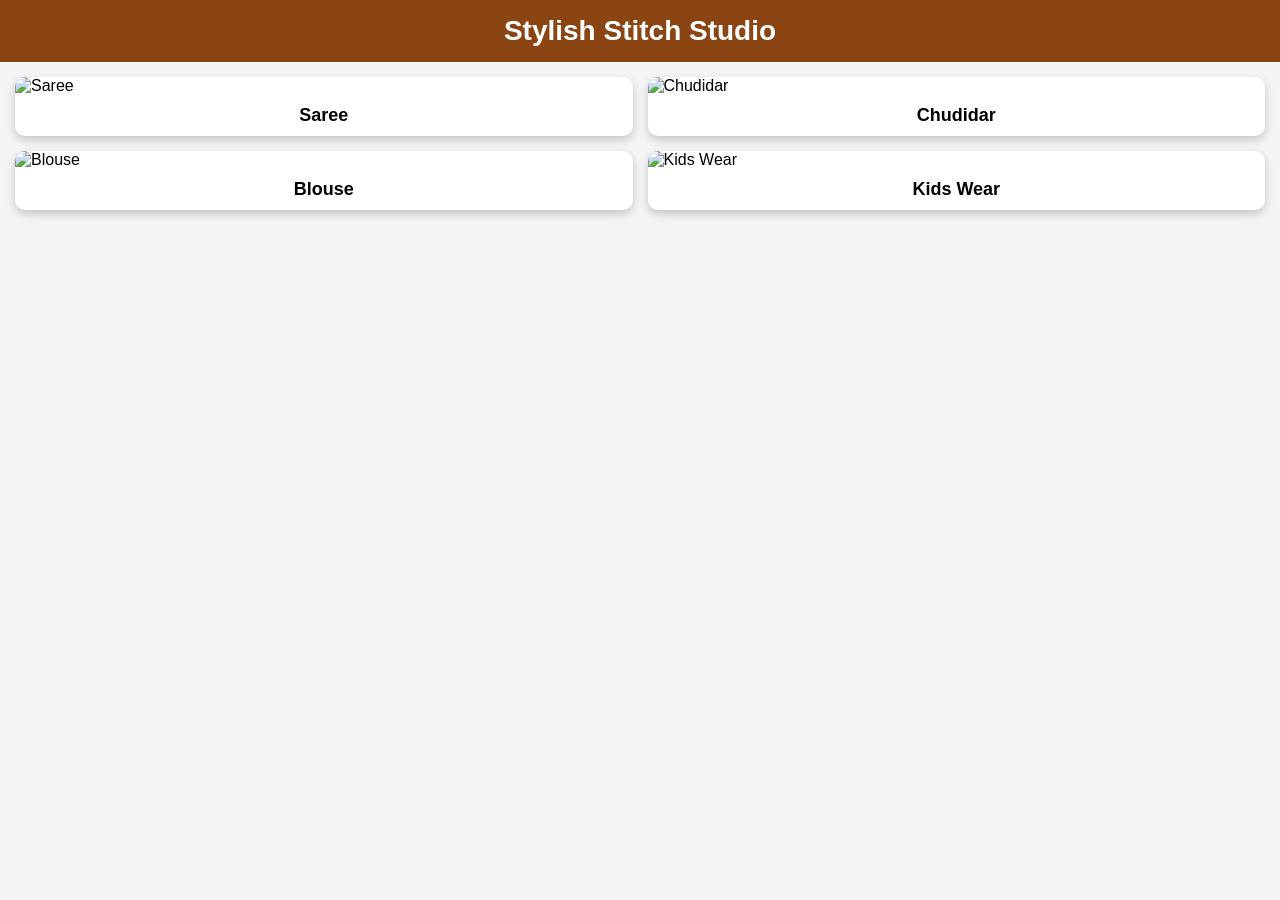
==== index.html @ f1ce92f0 "Add files via upload" ====
<!DOCTYPE html>
<html lang="en">
<head>
<meta charset="UTF-8">
<meta name="viewport" content="width=device-width, initial-scale=1.0">
<title>Stylish Stitch Studio</title>

<style>

*{
margin:0;
padding:0;
box-sizing:border-box;
font-family:Arial,sans-serif;
}

body{
background:#f5f5f5;
}

header{
background:#8B4513;
color:white;
text-align:center;
padding:15px;
font-size:28px;
font-weight:bold;
}

.page{
display:none;
padding:15px;
}

#home{
display:block;
}

.grid{
display:grid;
grid-template-columns:repeat(2,1fr);
gap:15px;
}

.card{
background:white;
border-radius:10px;
overflow:hidden;
box-shadow:0 4px 10px rgba(0,0,0,.2);
cursor:pointer;
transition:.3s;
}

.card:hover{
transform:scale(1.03);
}

.card img{
width:100%;
height:220px;
object-fit:cover;
}

.card h3{
text-align:center;
padding:10px;
font-size:18px;
}

button{
width:90%;
margin:10px auto 15px;
display:block;
padding:10px;
background:#8B4513;
color:white;
border:none;
border-radius:30px;
font-size:16px;
cursor:pointer;
}

.back{
margin-bottom:15px;
}

</style>

</head>

<body>

<header>
Stylish Stitch Studio
</header>
<!-- HOME PAGE -->

<div id="home" class="page" style="display:block;">

<div class="grid">

<div class="card" onclick="showPage('saree')">
<img src="images/saree.jpg" alt="Saree">
<h3>Saree</h3>
</div>

<div class="card" onclick="showPage('chudi')">
<img src="images/chudi.jpg" alt="Chudidar">
<h3>Chudidar</h3>
</div>

<div class="card" onclick="showPage('blouse')">
<img src="images/blouse.jpg" alt="Blouse">
<h3>Blouse</h3>
</div>

<div class="card" onclick="showPage('kids')">
<img src="images/kids.jpg" alt="Kids Wear">
<h3>Kids Wear</h3>
</div>

</div>

</div>
<!-- SAREE PAGE -->

<div id="saree" class="page">

<button class="back" onclick="showPage('home')">⬅ Back</button>

<h2 style="text-align:center;margin-bottom:15px;">Saree Collection</h2>

<div class="grid">

<div class="card">
<img src="IMG_20260821_114416.png" alt="IMG_20260821_114416">
<h3>"IMG_20260821_114416</h3>
<button onclick="window.location.href='https://wa.me/919484374018'">Order Now</button>
</div>

<div class="card">
<img src="file_00000000095082088ebf7a712194337b.png" alt="file_00000000095082088ebf7a712194337b">
<h3>file_00000000095082088ebf7a712194337b</h3>
<button onclick="window.location.href='https://wa.me/919484374018'">Order Now</button>
</div>

<div class="card">
<img src="file_0000000076688208a173f1a1909167c0.png" alt="file_0000000076688208a173f1a1909167c0">
<h3>file_0000000076688208a173f1a1909167c0</h3>
<button onclick="window.location.href='https://wa.me/919484374018'">Order Now</button>
</div>

</div>

</div>
<!-- CHUDIDAR PAGE -->

<div id="chudi" class="page">

<button class="back" onclick="showPage('home')">⬅ Back</button>

<h2 style="text-align:center;margin-bottom:15px;">Chudidar Collection</h2>

<div class="grid">

<div class="card">
<img src="IMG_20260821_114432.png" alt="IMG_20260821_114432">
<h3>IMG_20260821_114432</h3>
<button onclick="window.location.href='https://wa.me/919484374018'">Order Now</button>
</div>

<div class="card">
<img src="file_0000000036b48208b8fa417df15f16ec.png" alt="file_0000000036b48208b8fa417df15f16ec">
<h3>file_0000000036b48208b8fa417df15f16ec</h3>
<button onclick="window.location.href='https://wa.me/919484374018'">Order Now</button>
</div>

<div class="card">
<img src="file_000000007b9082119f654326a0bf401d.png" alt="file_000000007b9082119f654326a0bf401d">
<h3>file_000000007b9082119f654326a0bf401d</h3>
<button onclick="window.location.href='https://wa.me/919484374018'">Order Now</button>
</div>

</div>

</div>
<!-- BLOUSE PAGE -->

<div id="blouse" class="page">

<button class="back" onclick="showPage('home')">⬅ Back</button>

<h2 style="text-align:center;margin-bottom:15px;">Blouse Collection</h2>

<div class="grid">

<div class="card">
<img src="IMG_20260821_114448.png" alt="IMG_20260821_114448">
<h3>IMG_20260821_114448</h3>
<button onclick="window.location.href='https://wa.me/919484374018'">Order Now</button>
</div>

<div class="card">
<img src="file_00000000cdb88208a9febeb72332ad7b.png" alt="file_00000000cdb88208a9febeb72332ad7b">
<h3>file_00000000cdb88208a9febeb72332ad7b</h3>
<button onclick="window.location.href='https://wa.me/919484374018'">Order Now</button>
</div>

<div class="card">
<img src="file_000000007fd082088ed67e0b2a7428b6.png" alt="file_000000007fd082088ed67e0b2a7428b6">
<h3>file_000000007fd082088ed67e0b2a7428b6</h3>
<button onclick="window.location.href='https://wa.me/919484374018'">Order Now</button>
</div>

</div>

</div>
<!-- KIDS WEAR PAGE -->

<div id="kids" class="page">

<button class="back" onclick="showPage('home')">⬅ Back</button>

<h2 style="text-align:center;margin-bottom:15px;">Kids Wear Collection</h2>

<div class="grid">

<div class="card">
<img src="file_000000004e54820889b859a5531dc3c2.png" alt="file_000000004e54820889b859a5531dc3c2">
<h3>file_000000004e54820889b859a5531dc3c2</h3>
<button onclick="window.location.href='https://wa.me/919484374018'">Order Now</button>
</div>

<div class="card">
<img src="file_0000000078008211bac3d1048d945910.png" alt="file_0000000078008211bac3d1048d945910">
<h3>file_0000000078008211bac3d1048d945910</h3>
<button onclick="window.location.href='https://wa.me/919484374018'">Order Now</button>
</div>

<div class="card">
<img src="file_000000007db882088cdc84cb2eb784ef.png" alt="file_000000007db882088cdc84cb2eb784ef">
<h3>file_000000007db882088cdc84cb2eb784ef</h3>
<button onclick="window.location.href='https://wa.me/919484374018'">Order Now</button>
</div>

</div>

</div>
<script>
function showPage(pageId){

const pages = document.querySelectorAll(".page");
pages.forEach(function(page){
page.style.display = "none";
});

document.getElementById(pageId).style.display = "block";
}
</script>

</body>
</html>
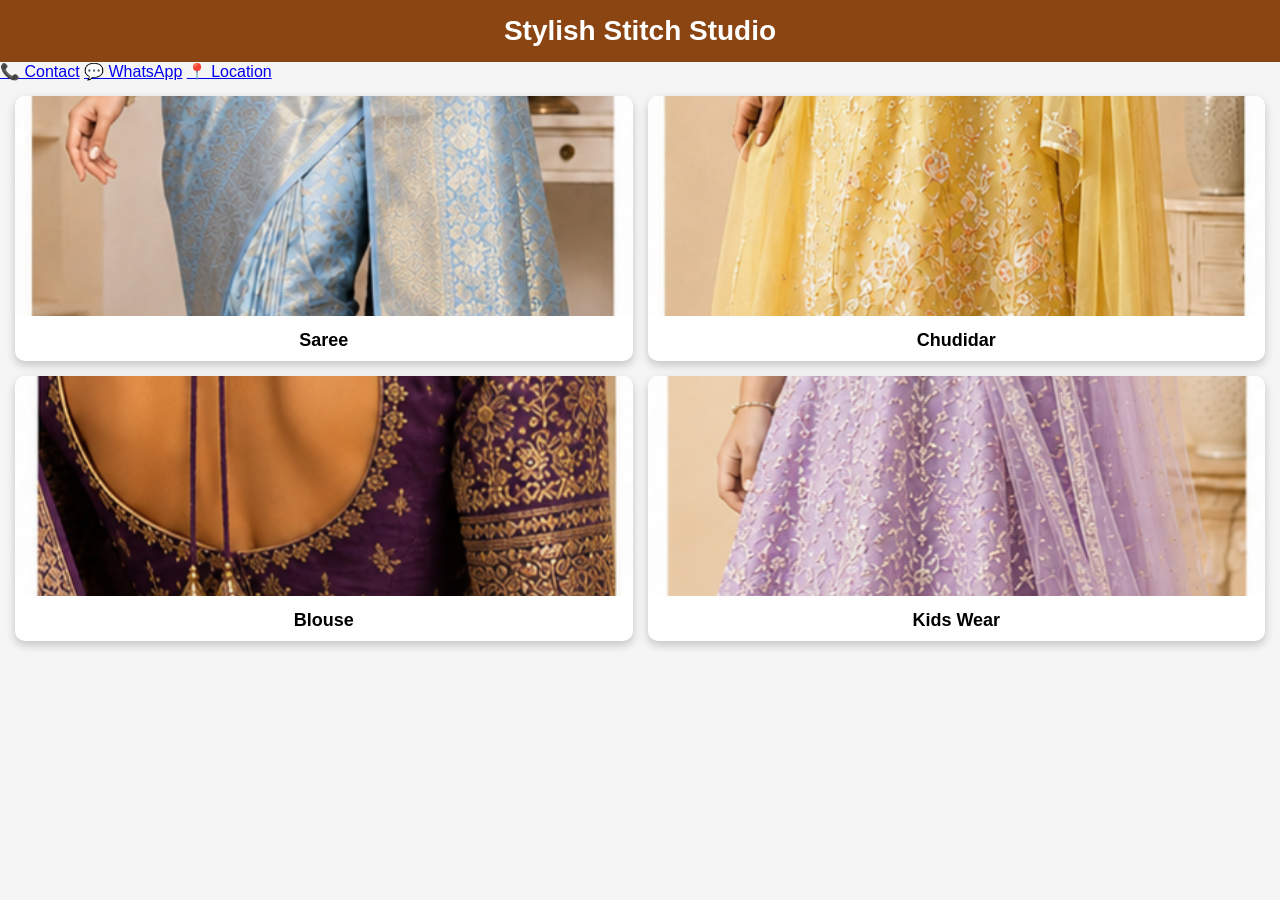
==== commit 7429e4d9: "Add files via upload" ====
--- a/index.html
+++ b/index.html
@@ -93,6 +93,12 @@
 <header>
 Stylish Stitch Studio
 </header>
+  <div class="contact-bar">
+  <a href="tel:+919484374018">📞 Contact</a>
+  <a href="https://wa.me/919484374018">💬 WhatsApp</a>
+  <a href="https://www.google.com/maps/search/?api=1&query=Madurai%2C%20Tamil%20Nadu%2C%20India">📍 Location</a>
+</div>
+
 <!-- HOME PAGE -->
 
 <div id="home" class="page" style="display:block;">
@@ -100,22 +106,22 @@
 <div class="grid">
 
 <div class="card" onclick="showPage('saree')">
-<img src="images/saree.jpg" alt="Saree">
+<img src="IMG_20260821_215702.png" alt="Saree">
 <h3>Saree</h3>
 </div>
 
 <div class="card" onclick="showPage('chudi')">
-<img src="images/chudi.jpg" alt="Chudidar">
+<img src="IMG_20260821_215720.png" alt="Chudidar">
 <h3>Chudidar</h3>
 </div>
 
 <div class="card" onclick="showPage('blouse')">
-<img src="images/blouse.jpg" alt="Blouse">
+<img src="IMG_20260821_215738.png" alt="Blouse">
 <h3>Blouse</h3>
 </div>
 
 <div class="card" onclick="showPage('kids')">
-<img src="images/kids.jpg" alt="Kids Wear">
+<img src="IMG_20260821_220520.png" alt="Kids Wear">
 <h3>Kids Wear</h3>
 </div>
 
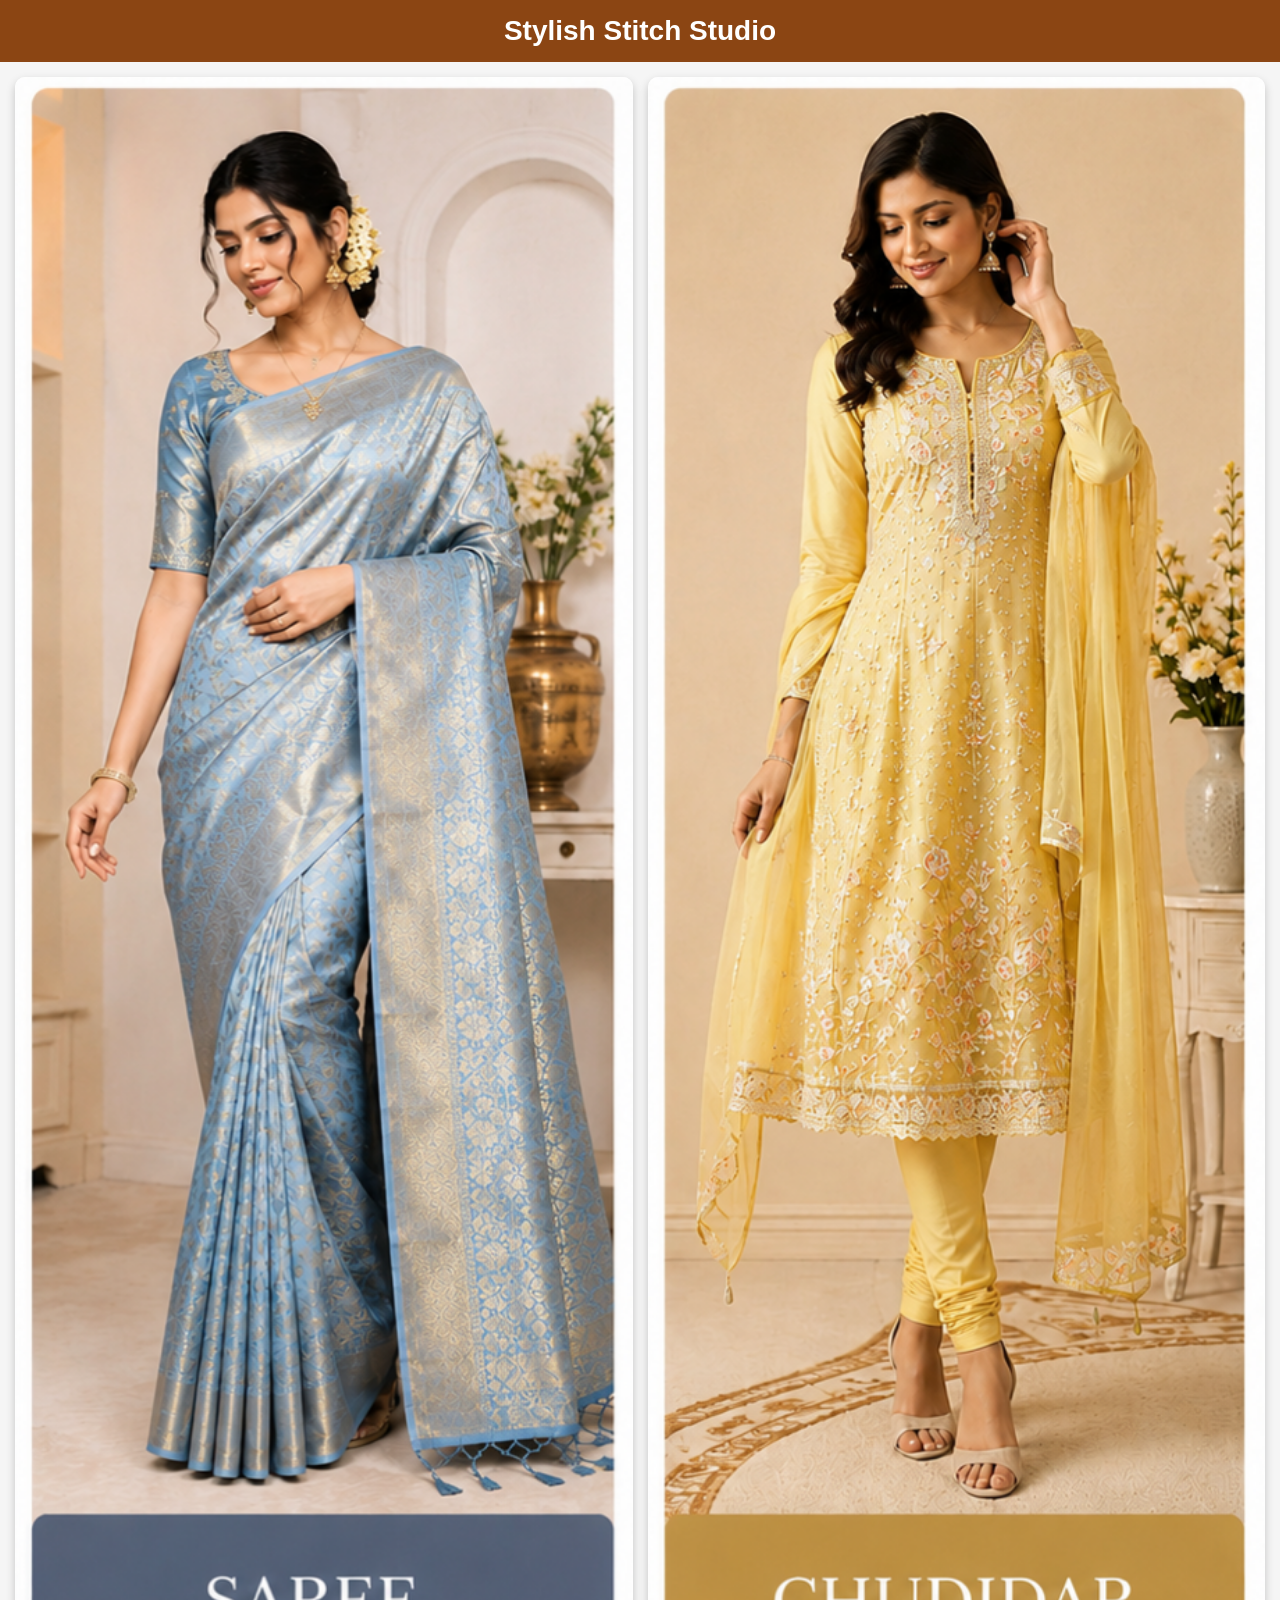
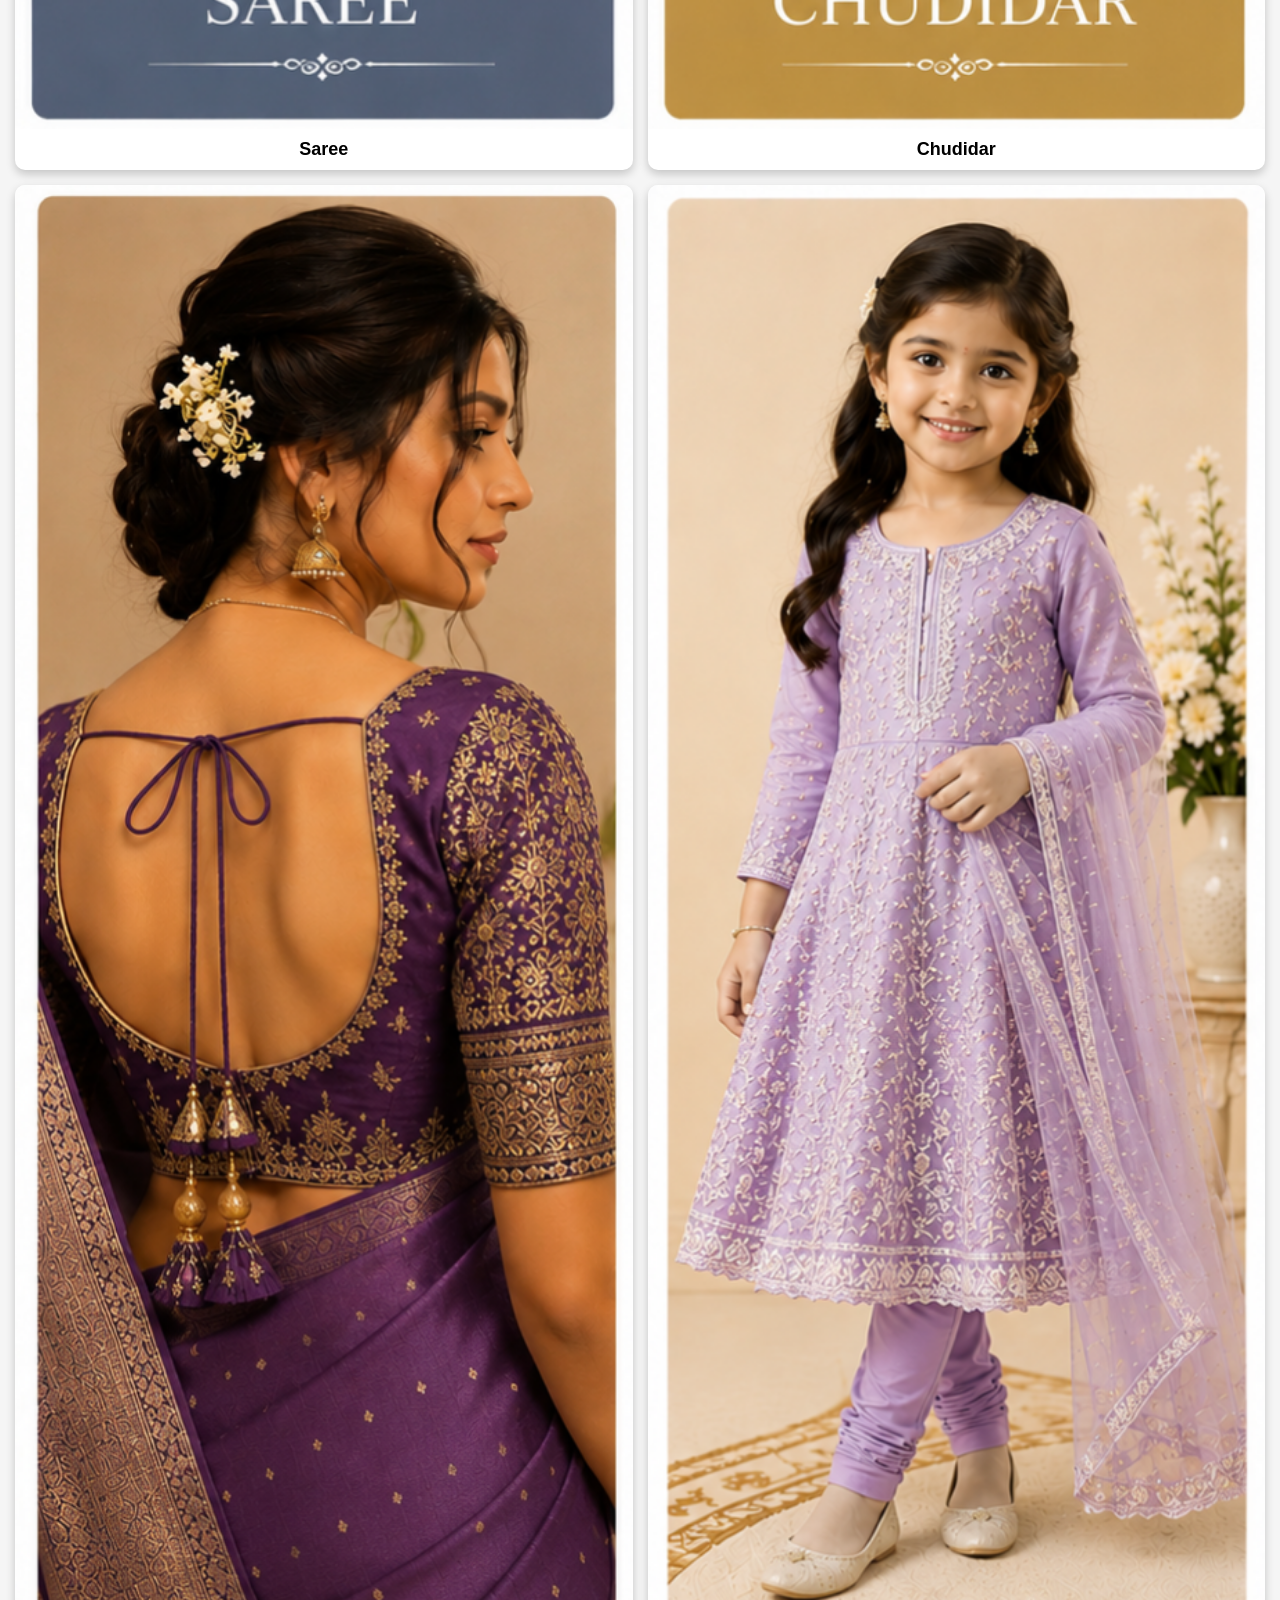
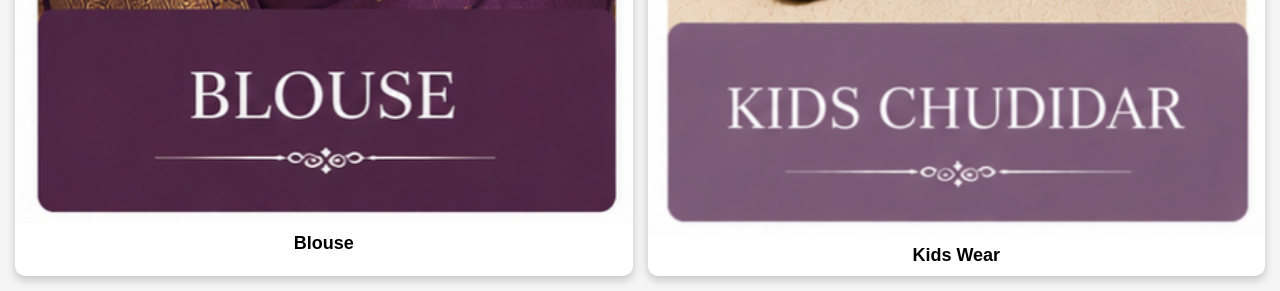
==== commit 8146f9ef: "Add files via upload" ====
--- a/index.html
+++ b/index.html
@@ -57,8 +57,10 @@
 
 .card img{
 width:100%;
-height:220px;
-object-fit:cover;
+height:auto;
+max-height:none;
+object-fit:contain;
+display:block;
 }
 
 .card h3{
@@ -84,6 +86,32 @@
 margin-bottom:15px;
 }
 
+.contact-bar{
+display:flex;
+justify-content:center;
+align-items:center;
+gap:8px;
+padding:8px 6px;
+background:#fff;
+flex-wrap:wrap;
+}
+.contact-bar a{
+text-decoration:none;
+color:#fff;
+background:#8B4513;
+padding:8px 13px;
+border-radius:22px;
+font-size:13px;
+font-weight:bold;
+box-shadow:0 2px 6px rgba(0,0,0,.18);
+}
+.contact-bar a:hover{transform:scale(1.03);}
+@media(max-width:480px){
+.grid{gap:10px;}
+.card h3{font-size:15px;padding:8px;}
+.contact-bar{gap:6px;}
+.contact-bar a{font-size:12px;padding:7px 10px;}
+}
 </style>
 
 </head>
@@ -93,12 +121,6 @@
 <header>
 Stylish Stitch Studio
 </header>
-  <div class="contact-bar">
-  <a href="tel:+919484374018">📞 Contact</a>
-  <a href="https://wa.me/919484374018">💬 WhatsApp</a>
-  <a href="https://www.google.com/maps/search/?api=1&query=Madurai%2C%20Tamil%20Nadu%2C%20India">📍 Location</a>
-</div>
-
 <!-- HOME PAGE -->
 
 <div id="home" class="page" style="display:block;">
@@ -139,20 +161,20 @@
 <div class="grid">
 
 <div class="card">
-<img src="IMG_20260821_114416.png" alt="IMG_20260821_114416">
-<h3>"IMG_20260821_114416</h3>
-<button onclick="window.location.href='https://wa.me/919484374018'">Order Now</button>
-</div>
-
-<div class="card">
-<img src="file_00000000095082088ebf7a712194337b.png" alt="file_00000000095082088ebf7a712194337b">
-<h3>file_00000000095082088ebf7a712194337b</h3>
-<button onclick="window.location.href='https://wa.me/919484374018'">Order Now</button>
-</div>
-
-<div class="card">
-<img src="file_0000000076688208a173f1a1909167c0.png" alt="file_0000000076688208a173f1a1909167c0">
-<h3>file_0000000076688208a173f1a1909167c0</h3>
+<img src="IMG_20260821_114416.png" alt="">
+<h3>Saree</h3>
+<button onclick="window.location.href='https://wa.me/919484374018'">Order Now</button>
+</div>
+
+<div class="card">
+<img src="file_00000000095082088ebf7a712194337b.png" alt="">
+<h3>Saree</h3>
+<button onclick="window.location.href='https://wa.me/919484374018'">Order Now</button>
+</div>
+
+<div class="card">
+<img src="file_0000000076688208a173f1a1909167c0.png" alt="">
+<h3>Saree</h3>
 <button onclick="window.location.href='https://wa.me/919484374018'">Order Now</button>
 </div>
 
@@ -170,20 +192,20 @@
 <div class="grid">
 
 <div class="card">
-<img src="IMG_20260821_114432.png" alt="IMG_20260821_114432">
-<h3>IMG_20260821_114432</h3>
-<button onclick="window.location.href='https://wa.me/919484374018'">Order Now</button>
-</div>
-
-<div class="card">
-<img src="file_0000000036b48208b8fa417df15f16ec.png" alt="file_0000000036b48208b8fa417df15f16ec">
-<h3>file_0000000036b48208b8fa417df15f16ec</h3>
-<button onclick="window.location.href='https://wa.me/919484374018'">Order Now</button>
-</div>
-
-<div class="card">
-<img src="file_000000007b9082119f654326a0bf401d.png" alt="file_000000007b9082119f654326a0bf401d">
-<h3>file_000000007b9082119f654326a0bf401d</h3>
+<img src="IMG_20260821_114432.png" alt="">
+<h3>Chudidar</h3>
+<button onclick="window.location.href='https://wa.me/919484374018'">Order Now</button>
+</div>
+
+<div class="card">
+<img src="file_0000000036b48208b8fa417df15f16ec.png" alt="">
+<h3>Chudidar</h3>
+<button onclick="window.location.href='https://wa.me/919484374018'">Order Now</button>
+</div>
+
+<div class="card">
+<img src="file_000000007b9082119f654326a0bf401d.png" alt="">
+<h3>Chudidar</h3>
 <button onclick="window.location.href='https://wa.me/919484374018'">Order Now</button>
 </div>
 
@@ -201,20 +223,20 @@
 <div class="grid">
 
 <div class="card">
-<img src="IMG_20260821_114448.png" alt="IMG_20260821_114448">
-<h3>IMG_20260821_114448</h3>
-<button onclick="window.location.href='https://wa.me/919484374018'">Order Now</button>
-</div>
-
-<div class="card">
-<img src="file_00000000cdb88208a9febeb72332ad7b.png" alt="file_00000000cdb88208a9febeb72332ad7b">
-<h3>file_00000000cdb88208a9febeb72332ad7b</h3>
-<button onclick="window.location.href='https://wa.me/919484374018'">Order Now</button>
-</div>
-
-<div class="card">
-<img src="file_000000007fd082088ed67e0b2a7428b6.png" alt="file_000000007fd082088ed67e0b2a7428b6">
-<h3>file_000000007fd082088ed67e0b2a7428b6</h3>
+<img src="IMG_20260821_114448.png" alt="">
+<h3>Blouse</h3>
+<button onclick="window.location.href='https://wa.me/919484374018'">Order Now</button>
+</div>
+
+<div class="card">
+<img src="file_00000000cdb88208a9febeb72332ad7b.png" alt="">
+<h3>Blouse</h3>
+<button onclick="window.location.href='https://wa.me/919484374018'">Order Now</button>
+</div>
+
+<div class="card">
+<img src="file_000000007fd082088ed67e0b2a7428b6.png" alt="">
+<h3>Blouse</h3>
 <button onclick="window.location.href='https://wa.me/919484374018'">Order Now</button>
 </div>
 
@@ -232,20 +254,20 @@
 <div class="grid">
 
 <div class="card">
-<img src="file_000000004e54820889b859a5531dc3c2.png" alt="file_000000004e54820889b859a5531dc3c2">
-<h3>file_000000004e54820889b859a5531dc3c2</h3>
-<button onclick="window.location.href='https://wa.me/919484374018'">Order Now</button>
-</div>
-
-<div class="card">
-<img src="file_0000000078008211bac3d1048d945910.png" alt="file_0000000078008211bac3d1048d945910">
-<h3>file_0000000078008211bac3d1048d945910</h3>
-<button onclick="window.location.href='https://wa.me/919484374018'">Order Now</button>
-</div>
-
-<div class="card">
-<img src="file_000000007db882088cdc84cb2eb784ef.png" alt="file_000000007db882088cdc84cb2eb784ef">
-<h3>file_000000007db882088cdc84cb2eb784ef</h3>
+<img src="file_000000004e54820889b859a5531dc3c2.png" alt="">
+<h3>Kids Wear</h3>
+<button onclick="window.location.href='https://wa.me/919484374018'">Order Now</button>
+</div>
+
+<div class="card">
+<img src="file_0000000078008211bac3d1048d945910.png" alt="">
+<h3>Kids Wear</h3>
+<button onclick="window.location.href='https://wa.me/919484374018'">Order Now</button>
+</div>
+
+<div class="card">
+<img src="file_000000007db882088cdc84cb2eb784ef.png" alt="">
+<h3>Kids Wear</h3>
 <button onclick="window.location.href='https://wa.me/919484374018'">Order Now</button>
 </div>
 
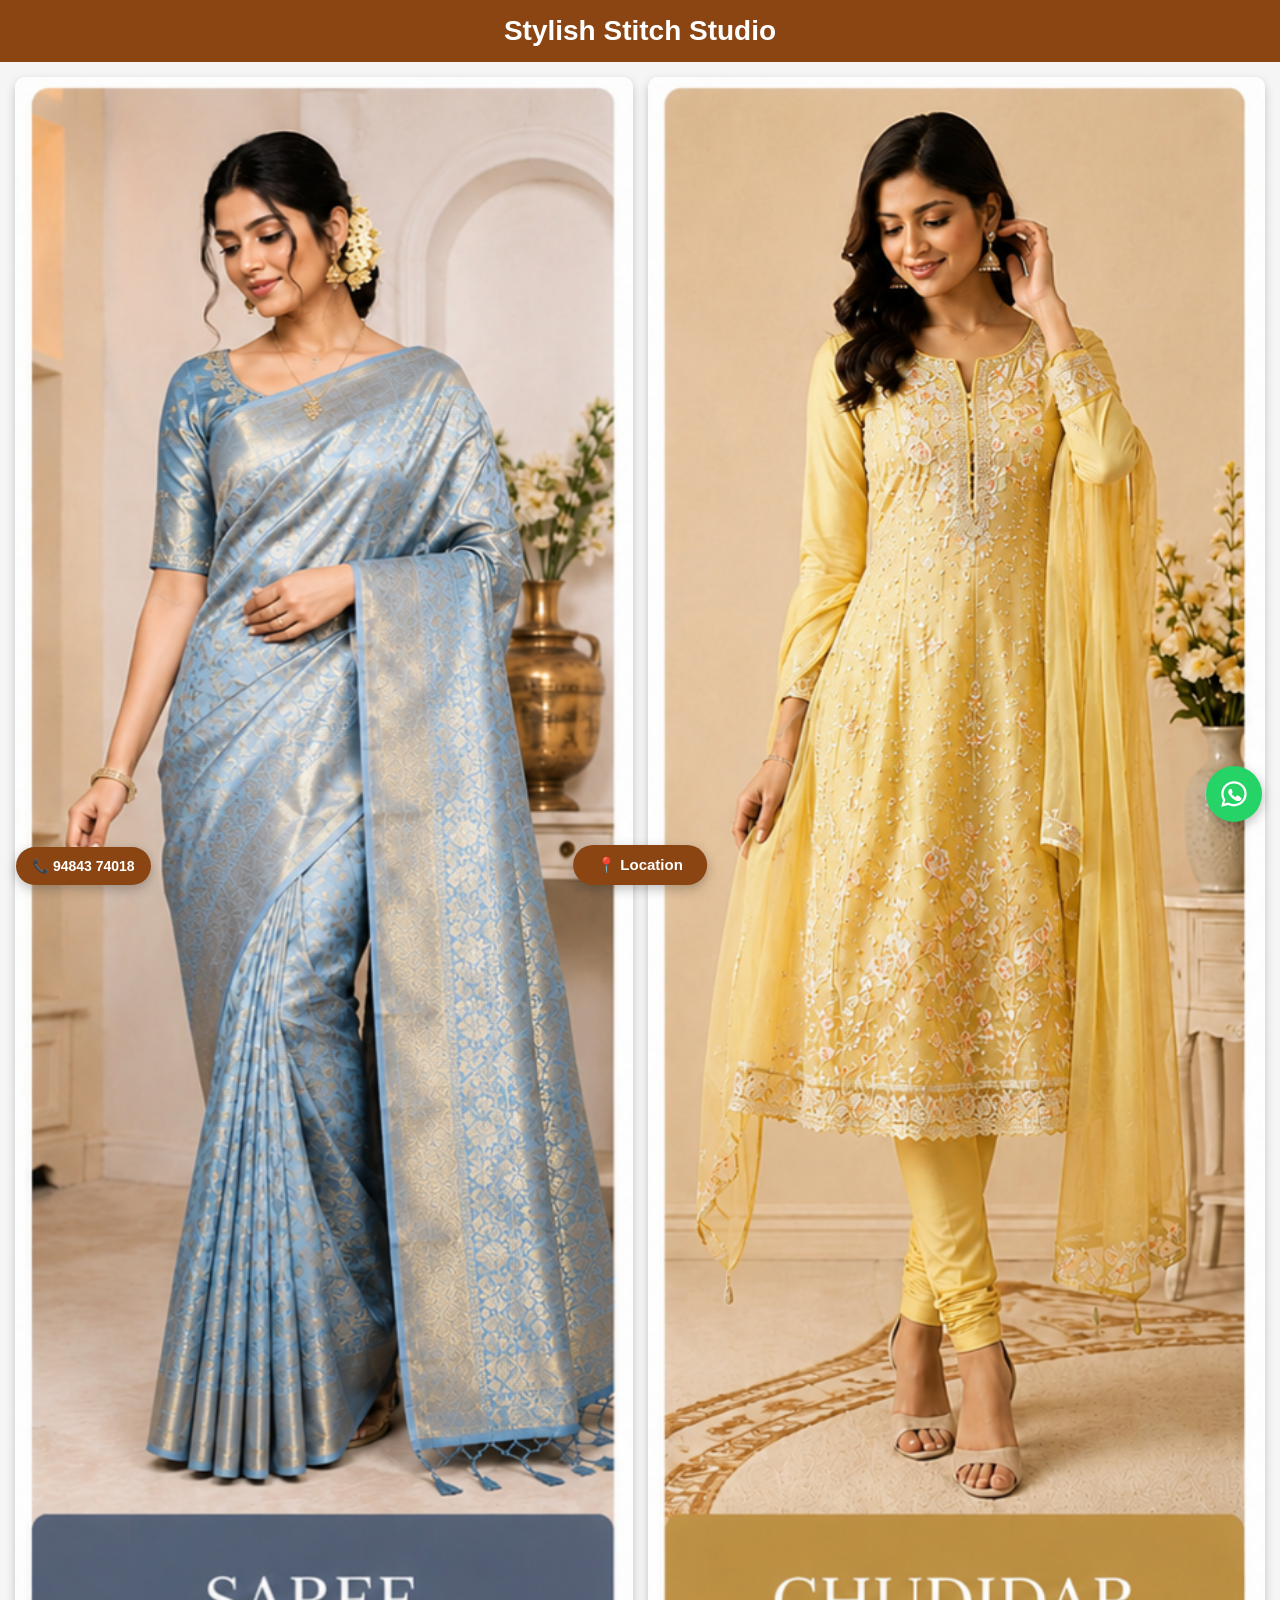
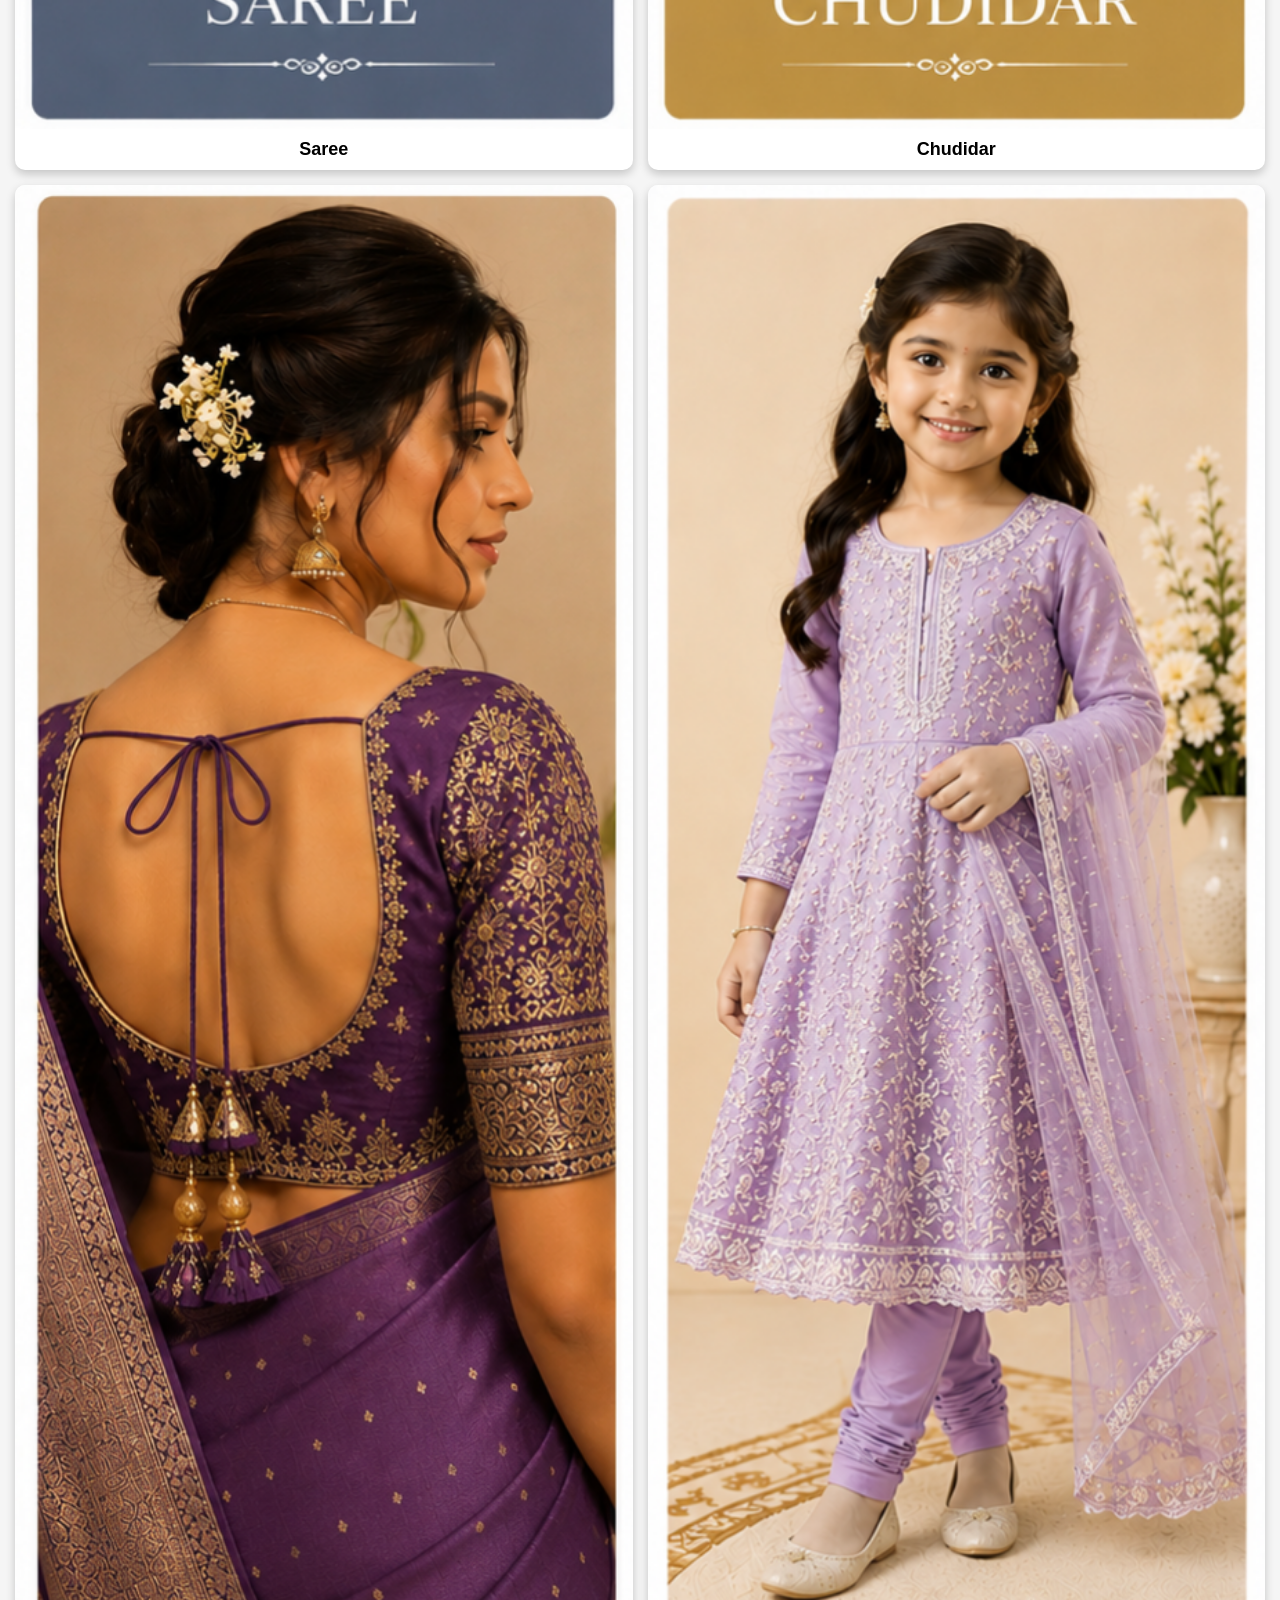
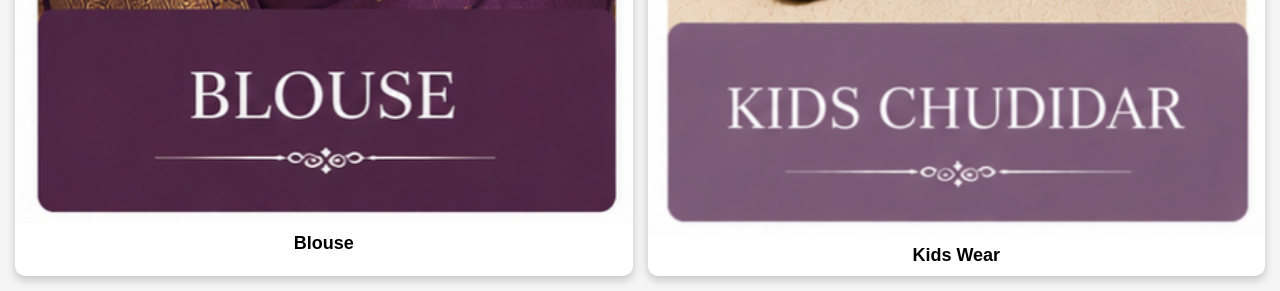
==== commit a6c3a1bc: "Add files via upload" ====
--- a/index.html
+++ b/index.html
@@ -86,31 +86,70 @@
 margin-bottom:15px;
 }
 
-.contact-bar{
+/* Floating WhatsApp + Location controls */
+.whatsapp-float{
+position:fixed;
+right:18px;
+bottom:78px;
+width:56px;
+height:56px;
+border-radius:50%;
+background:#25D366;
+color:white;
 display:flex;
+align-items:center;
 justify-content:center;
-align-items:center;
-gap:8px;
-padding:8px 6px;
-background:#fff;
-flex-wrap:wrap;
-}
-.contact-bar a{
 text-decoration:none;
-color:#fff;
+font-size:0;
+box-shadow:0 4px 12px rgba(0,0,0,.28);
+z-index:9999;
+}
+.whatsapp-float svg{width:32px;height:32px;fill:#fff;}
+.whatsapp-float:active{transform:scale(.94);}
+.location-bottom{
+position:fixed;
+left:50%;
+bottom:15px;
+transform:translateX(-50%);
 background:#8B4513;
-padding:8px 13px;
-border-radius:22px;
-font-size:13px;
+color:white;
+text-decoration:none;
+padding:11px 24px;
+border-radius:28px;
+font-size:15px;
 font-weight:bold;
-box-shadow:0 2px 6px rgba(0,0,0,.18);
-}
-.contact-bar a:hover{transform:scale(1.03);}
+box-shadow:0 4px 12px rgba(0,0,0,.25);
+z-index:9998;
+white-space:nowrap;
+}
+.location-bottom:active{transform:translateX(-50%) scale(.96);}
+
+.phone-bottom{
+position:fixed;
+left:16px;
+bottom:15px;
+background:#8B4513;
+color:white;
+text-decoration:none;
+padding:11px 16px;
+border-radius:28px;
+font-size:14px;
+font-weight:bold;
+box-shadow:0 4px 12px rgba(0,0,0,.25);
+z-index:9998;
+white-space:nowrap;
+}
+.phone-bottom:active{transform:scale(.96);}
+@media(max-width:480px){
+.phone-bottom{left:10px;bottom:12px;font-size:13px;padding:10px 13px;}
+.location-bottom{bottom:12px;}
+}
+
 @media(max-width:480px){
 .grid{gap:10px;}
 .card h3{font-size:15px;padding:8px;}
-.contact-bar{gap:6px;}
-.contact-bar a{font-size:12px;padding:7px 10px;}
+.whatsapp-float{right:14px;bottom:72px;width:52px;height:52px;font-size:0;}
+.location-bottom{bottom:12px;font-size:14px;padding:10px 22px;}
 }
 </style>
 
@@ -121,6 +160,13 @@
 <header>
 Stylish Stitch Studio
 </header>
+
+<a class="whatsapp-float" href="https://wa.me/919484374018" target="_blank" aria-label="WhatsApp">
+<svg viewBox="0 0 32 32" aria-hidden="true"><path d="M16 3.2C9 3.2 3.3 8.8 3.3 15.8c0 2.2.6 4.3 1.7 6.1L3.2 28.8l7-1.8c1.7.9 3.7 1.4 5.8 1.4 7 0 12.7-5.7 12.7-12.6S23 3.2 16 3.2zm0 22.9c-1.9 0-3.7-.5-5.2-1.4l-.4-.2-4.1 1.1 1.1-4-.3-.4c-1-1.6-1.5-3.4-1.5-5.3C5.6 10 10.3 5.5 16 5.5s10.4 4.6 10.4 10.3S21.7 26.1 16 26.1zm5.7-7.7c-.3-.2-1.8-.9-2.1-1s-.5-.2-.7.2c-.2.3-.8 1-.9 1.2-.2.2-.3.2-.6.1-1.5-.7-2.6-1.3-3.7-2.9-.3-.5.3-.5.9-1.7.1-.2.1-.4 0-.6-.1-.2-.7-1.7-.9-2.3-.2-.6-.5-.5-.7-.5h-.6c-.2 0-.6.1-.9.4-.3.3-1.2 1.1-1.2 2.7s1.2 3.1 1.4 3.3c.2.2 2.3 3.5 5.6 4.9 2.1.9 2.9 1 3.9.8.6-.1 1.8-.7 2-1.4.3-.7.3-1.3.2-1.4-.1-.1-.3-.2-.6-.4z"/></svg>
+</a>
+<a class="location-bottom" href="https://www.google.com/maps/search/?api=1&query=Madurai%2C%20Tamil%20Nadu%2C%20India" target="_blank">📍 Location</a>
+<a class="phone-bottom" href="tel:+919484374018">📞 94843 74018</a>
+
 <!-- HOME PAGE -->
 
 <div id="home" class="page" style="display:block;">
@@ -162,19 +208,19 @@
 
 <div class="card">
 <img src="IMG_20260821_114416.png" alt="">
-<h3>Saree</h3>
+<h3>SAREE</h3>
 <button onclick="window.location.href='https://wa.me/919484374018'">Order Now</button>
 </div>
 
 <div class="card">
 <img src="file_00000000095082088ebf7a712194337b.png" alt="">
-<h3>Saree</h3>
+<h3>SAREE</h3>
 <button onclick="window.location.href='https://wa.me/919484374018'">Order Now</button>
 </div>
 
 <div class="card">
 <img src="file_0000000076688208a173f1a1909167c0.png" alt="">
-<h3>Saree</h3>
+<h3>SAREE</h3>
 <button onclick="window.location.href='https://wa.me/919484374018'">Order Now</button>
 </div>
 
@@ -193,19 +239,19 @@
 
 <div class="card">
 <img src="IMG_20260821_114432.png" alt="">
-<h3>Chudidar</h3>
+<h3>CHUDIDAR</h3>
 <button onclick="window.location.href='https://wa.me/919484374018'">Order Now</button>
 </div>
 
 <div class="card">
 <img src="file_0000000036b48208b8fa417df15f16ec.png" alt="">
-<h3>Chudidar</h3>
+<h3>CHUDIDAR</h3>
 <button onclick="window.location.href='https://wa.me/919484374018'">Order Now</button>
 </div>
 
 <div class="card">
 <img src="file_000000007b9082119f654326a0bf401d.png" alt="">
-<h3>Chudidar</h3>
+<h3>CHUDIDAR</h3>
 <button onclick="window.location.href='https://wa.me/919484374018'">Order Now</button>
 </div>
 
@@ -224,19 +270,19 @@
 
 <div class="card">
 <img src="IMG_20260821_114448.png" alt="">
-<h3>Blouse</h3>
+<h3>BLOUSE</h3>
 <button onclick="window.location.href='https://wa.me/919484374018'">Order Now</button>
 </div>
 
 <div class="card">
 <img src="file_00000000cdb88208a9febeb72332ad7b.png" alt="">
-<h3>Blouse</h3>
+<h3>BLOUSE</h3>
 <button onclick="window.location.href='https://wa.me/919484374018'">Order Now</button>
 </div>
 
 <div class="card">
 <img src="file_000000007fd082088ed67e0b2a7428b6.png" alt="">
-<h3>Blouse</h3>
+<h3>BLOUSE</h3>
 <button onclick="window.location.href='https://wa.me/919484374018'">Order Now</button>
 </div>
 
@@ -255,19 +301,19 @@
 
 <div class="card">
 <img src="file_000000004e54820889b859a5531dc3c2.png" alt="">
-<h3>Kids Wear</h3>
+<h3>KIDS WEAR</h3>
 <button onclick="window.location.href='https://wa.me/919484374018'">Order Now</button>
 </div>
 
 <div class="card">
 <img src="file_0000000078008211bac3d1048d945910.png" alt="">
-<h3>Kids Wear</h3>
+<h3>KIDS WEAR</h3>
 <button onclick="window.location.href='https://wa.me/919484374018'">Order Now</button>
 </div>
 
 <div class="card">
 <img src="file_000000007db882088cdc84cb2eb784ef.png" alt="">
-<h3>Kids Wear</h3>
+<h3>KIDS WEAR</h3>
 <button onclick="window.location.href='https://wa.me/919484374018'">Order Now</button>
 </div>
 
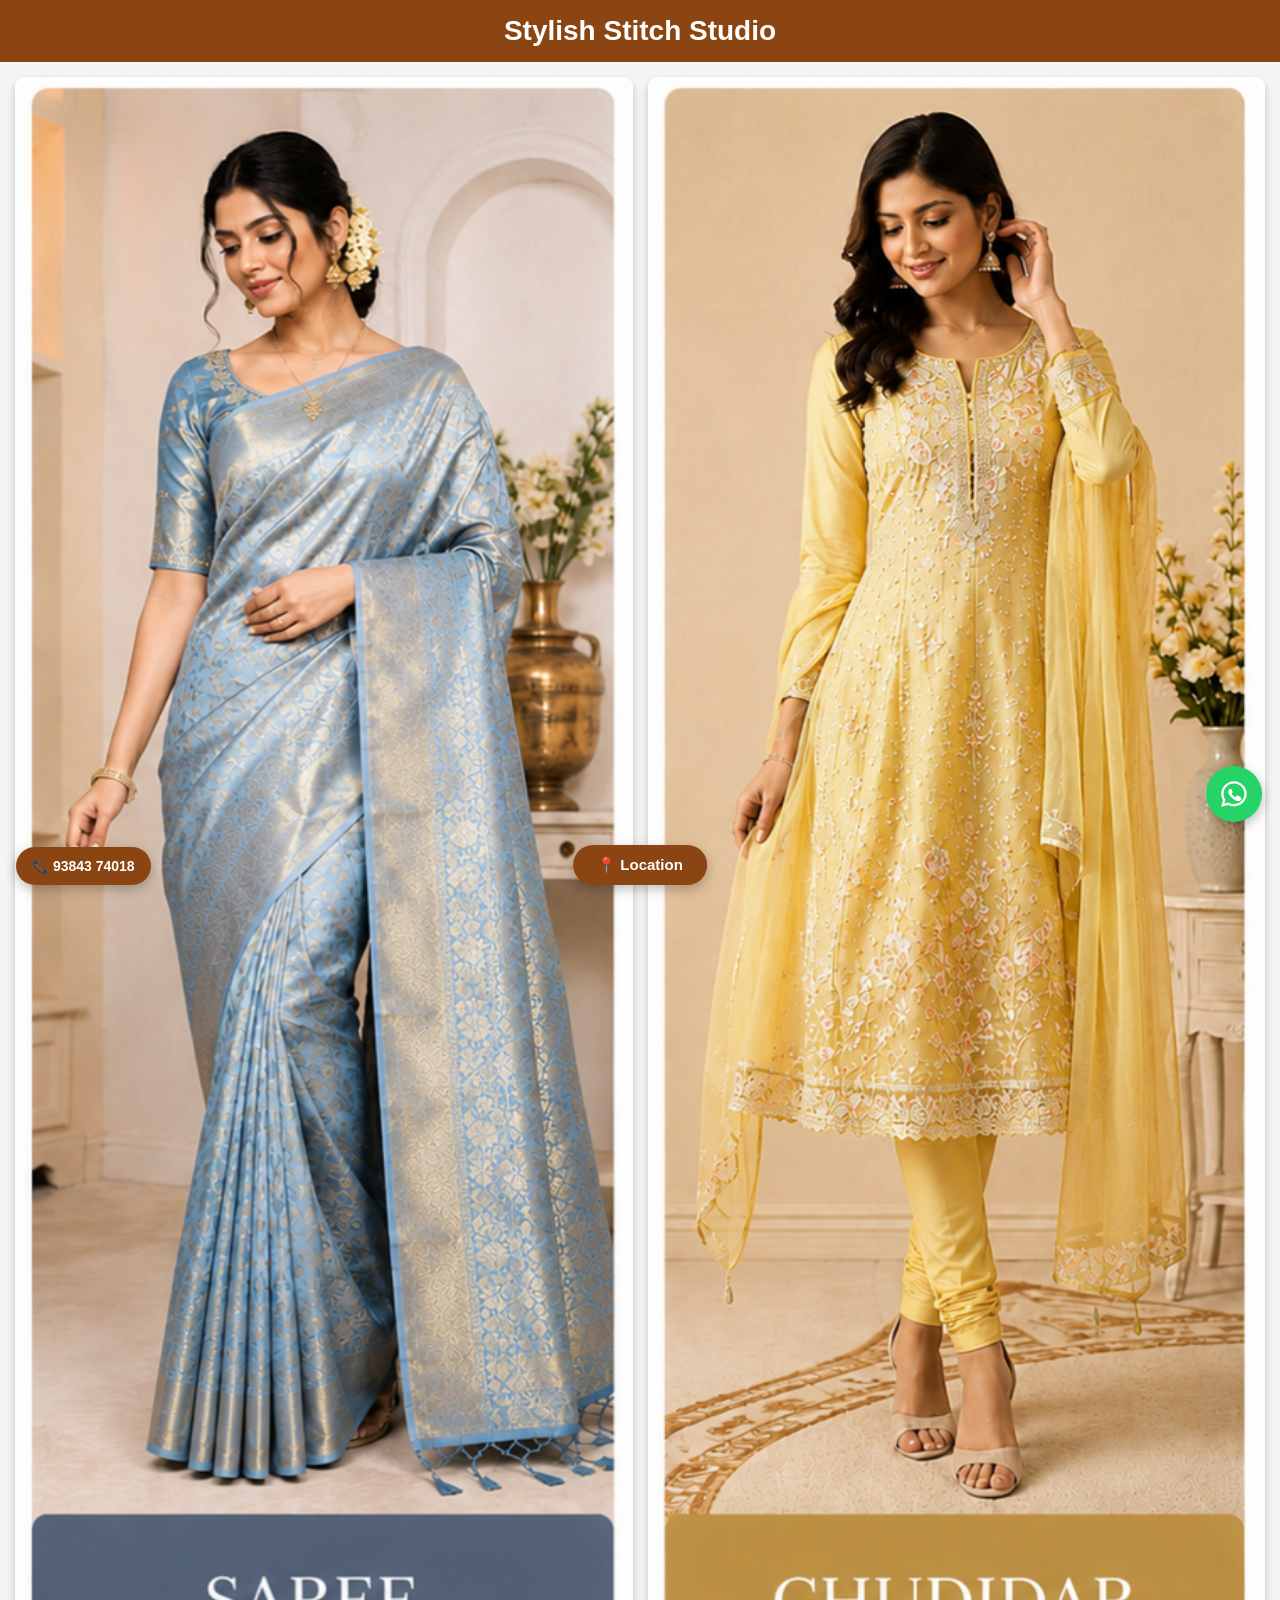
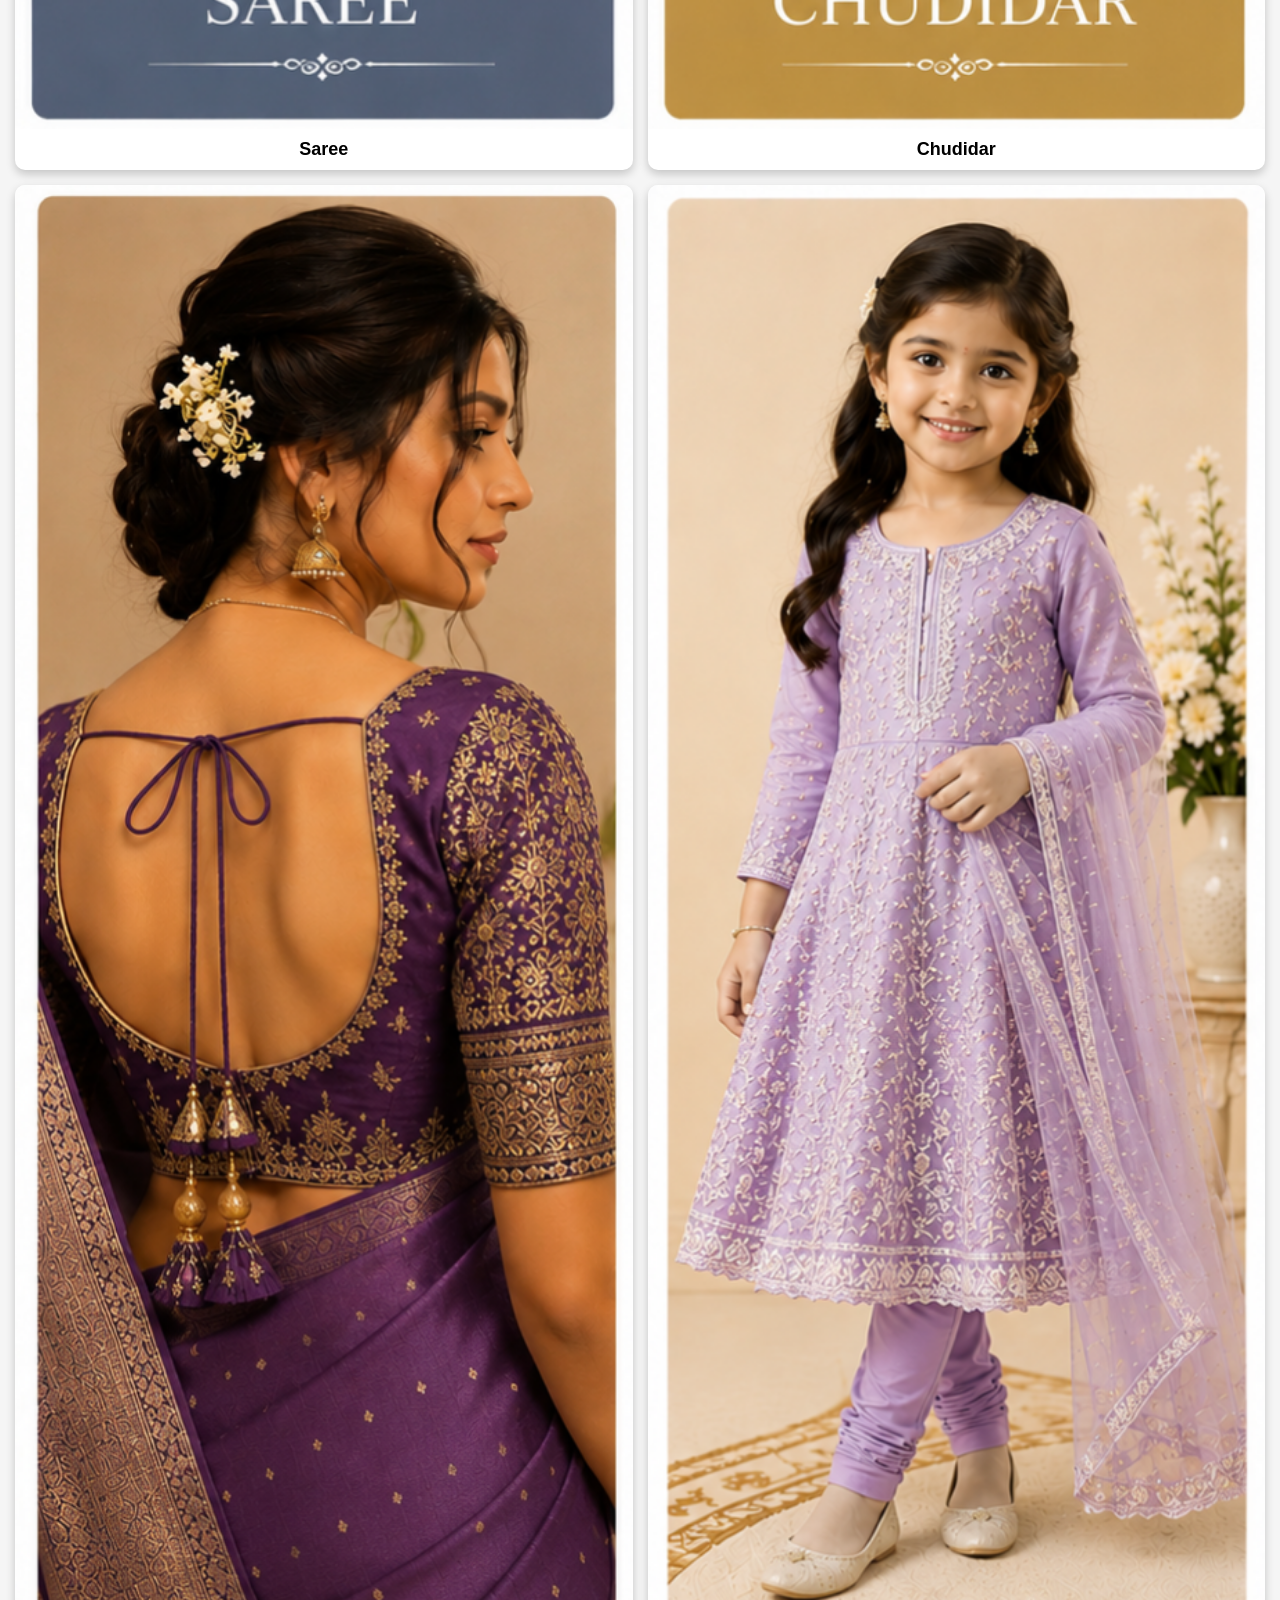
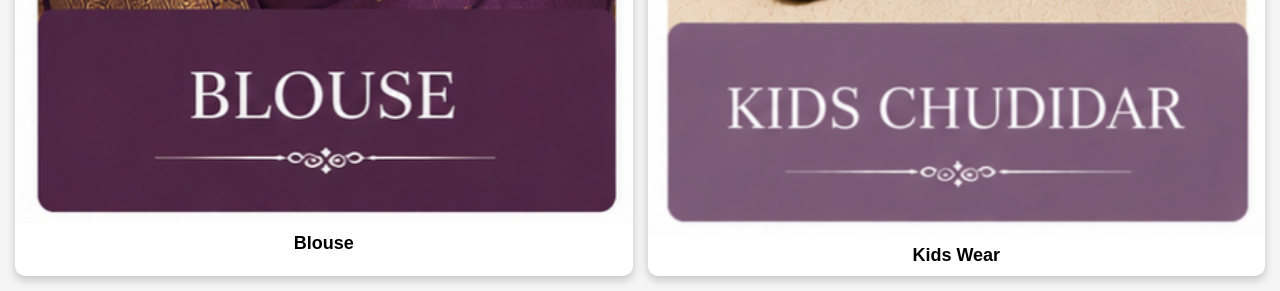
==== commit b3444e23: "Add files via upload" ====
--- a/index.html
+++ b/index.html
@@ -161,11 +161,11 @@
 Stylish Stitch Studio
 </header>
 
-<a class="whatsapp-float" href="https://wa.me/919484374018" target="_blank" aria-label="WhatsApp">
+<a class="whatsapp-float" href="https://wa.me/919384374018" target="_blank" aria-label="WhatsApp">
 <svg viewBox="0 0 32 32" aria-hidden="true"><path d="M16 3.2C9 3.2 3.3 8.8 3.3 15.8c0 2.2.6 4.3 1.7 6.1L3.2 28.8l7-1.8c1.7.9 3.7 1.4 5.8 1.4 7 0 12.7-5.7 12.7-12.6S23 3.2 16 3.2zm0 22.9c-1.9 0-3.7-.5-5.2-1.4l-.4-.2-4.1 1.1 1.1-4-.3-.4c-1-1.6-1.5-3.4-1.5-5.3C5.6 10 10.3 5.5 16 5.5s10.4 4.6 10.4 10.3S21.7 26.1 16 26.1zm5.7-7.7c-.3-.2-1.8-.9-2.1-1s-.5-.2-.7.2c-.2.3-.8 1-.9 1.2-.2.2-.3.2-.6.1-1.5-.7-2.6-1.3-3.7-2.9-.3-.5.3-.5.9-1.7.1-.2.1-.4 0-.6-.1-.2-.7-1.7-.9-2.3-.2-.6-.5-.5-.7-.5h-.6c-.2 0-.6.1-.9.4-.3.3-1.2 1.1-1.2 2.7s1.2 3.1 1.4 3.3c.2.2 2.3 3.5 5.6 4.9 2.1.9 2.9 1 3.9.8.6-.1 1.8-.7 2-1.4.3-.7.3-1.3.2-1.4-.1-.1-.3-.2-.6-.4z"/></svg>
 </a>
-<a class="location-bottom" href="https://www.google.com/maps/search/?api=1&query=Madurai%2C%20Tamil%20Nadu%2C%20India" target="_blank">📍 Location</a>
-<a class="phone-bottom" href="tel:+919484374018">📞 94843 74018</a>
+<a class="location-bottom" href="https://www.google.com/maps/search/?api=1&query=Yercadu Super Market, Vaikkalpatrai, Salem (M.Corp.), Tamil Nadu 636017" target="_blank">📍 Location</a>
+<a class="phone-bottom" href="tel:+919384374018">📞 93843 74018</a>
 
 <!-- HOME PAGE -->
 
@@ -209,19 +209,19 @@
 <div class="card">
 <img src="IMG_20260821_114416.png" alt="">
 <h3>SAREE</h3>
-<button onclick="window.location.href='https://wa.me/919484374018'">Order Now</button>
+<button onclick="window.location.href='https://wa.me/919384374018'">Order Now</button>
 </div>
 
 <div class="card">
 <img src="file_00000000095082088ebf7a712194337b.png" alt="">
 <h3>SAREE</h3>
-<button onclick="window.location.href='https://wa.me/919484374018'">Order Now</button>
+<button onclick="window.location.href='https://wa.me/919384374018'">Order Now</button>
 </div>
 
 <div class="card">
 <img src="file_0000000076688208a173f1a1909167c0.png" alt="">
 <h3>SAREE</h3>
-<button onclick="window.location.href='https://wa.me/919484374018'">Order Now</button>
+<button onclick="window.location.href='https://wa.me/919384374018'">Order Now</button>
 </div>
 
 </div>
@@ -240,19 +240,19 @@
 <div class="card">
 <img src="IMG_20260821_114432.png" alt="">
 <h3>CHUDIDAR</h3>
-<button onclick="window.location.href='https://wa.me/919484374018'">Order Now</button>
+<button onclick="window.location.href='https://wa.me/919384374018'">Order Now</button>
 </div>
 
 <div class="card">
 <img src="file_0000000036b48208b8fa417df15f16ec.png" alt="">
 <h3>CHUDIDAR</h3>
-<button onclick="window.location.href='https://wa.me/919484374018'">Order Now</button>
+<button onclick="window.location.href='https://wa.me/919384374018'">Order Now</button>
 </div>
 
 <div class="card">
 <img src="file_000000007b9082119f654326a0bf401d.png" alt="">
 <h3>CHUDIDAR</h3>
-<button onclick="window.location.href='https://wa.me/919484374018'">Order Now</button>
+<button onclick="window.location.href='https://wa.me/919384374018'">Order Now</button>
 </div>
 
 </div>
@@ -271,19 +271,19 @@
 <div class="card">
 <img src="IMG_20260821_114448.png" alt="">
 <h3>BLOUSE</h3>
-<button onclick="window.location.href='https://wa.me/919484374018'">Order Now</button>
+<button onclick="window.location.href='https://wa.me/919384374018'">Order Now</button>
 </div>
 
 <div class="card">
 <img src="file_00000000cdb88208a9febeb72332ad7b.png" alt="">
 <h3>BLOUSE</h3>
-<button onclick="window.location.href='https://wa.me/919484374018'">Order Now</button>
+<button onclick="window.location.href='https://wa.me/919384374018'">Order Now</button>
 </div>
 
 <div class="card">
 <img src="file_000000007fd082088ed67e0b2a7428b6.png" alt="">
 <h3>BLOUSE</h3>
-<button onclick="window.location.href='https://wa.me/919484374018'">Order Now</button>
+<button onclick="window.location.href='https://wa.me/919384374018'">Order Now</button>
 </div>
 
 </div>
@@ -302,19 +302,19 @@
 <div class="card">
 <img src="file_000000004e54820889b859a5531dc3c2.png" alt="">
 <h3>KIDS WEAR</h3>
-<button onclick="window.location.href='https://wa.me/919484374018'">Order Now</button>
+<button onclick="window.location.href='https://wa.me/919384374018'">Order Now</button>
 </div>
 
 <div class="card">
 <img src="file_0000000078008211bac3d1048d945910.png" alt="">
 <h3>KIDS WEAR</h3>
-<button onclick="window.location.href='https://wa.me/919484374018'">Order Now</button>
+<button onclick="window.location.href='https://wa.me/919384374018'">Order Now</button>
 </div>
 
 <div class="card">
 <img src="file_000000007db882088cdc84cb2eb784ef.png" alt="">
 <h3>KIDS WEAR</h3>
-<button onclick="window.location.href='https://wa.me/919484374018'">Order Now</button>
+<button onclick="window.location.href='https://wa.me/919384374018'">Order Now</button>
 </div>
 
 </div>
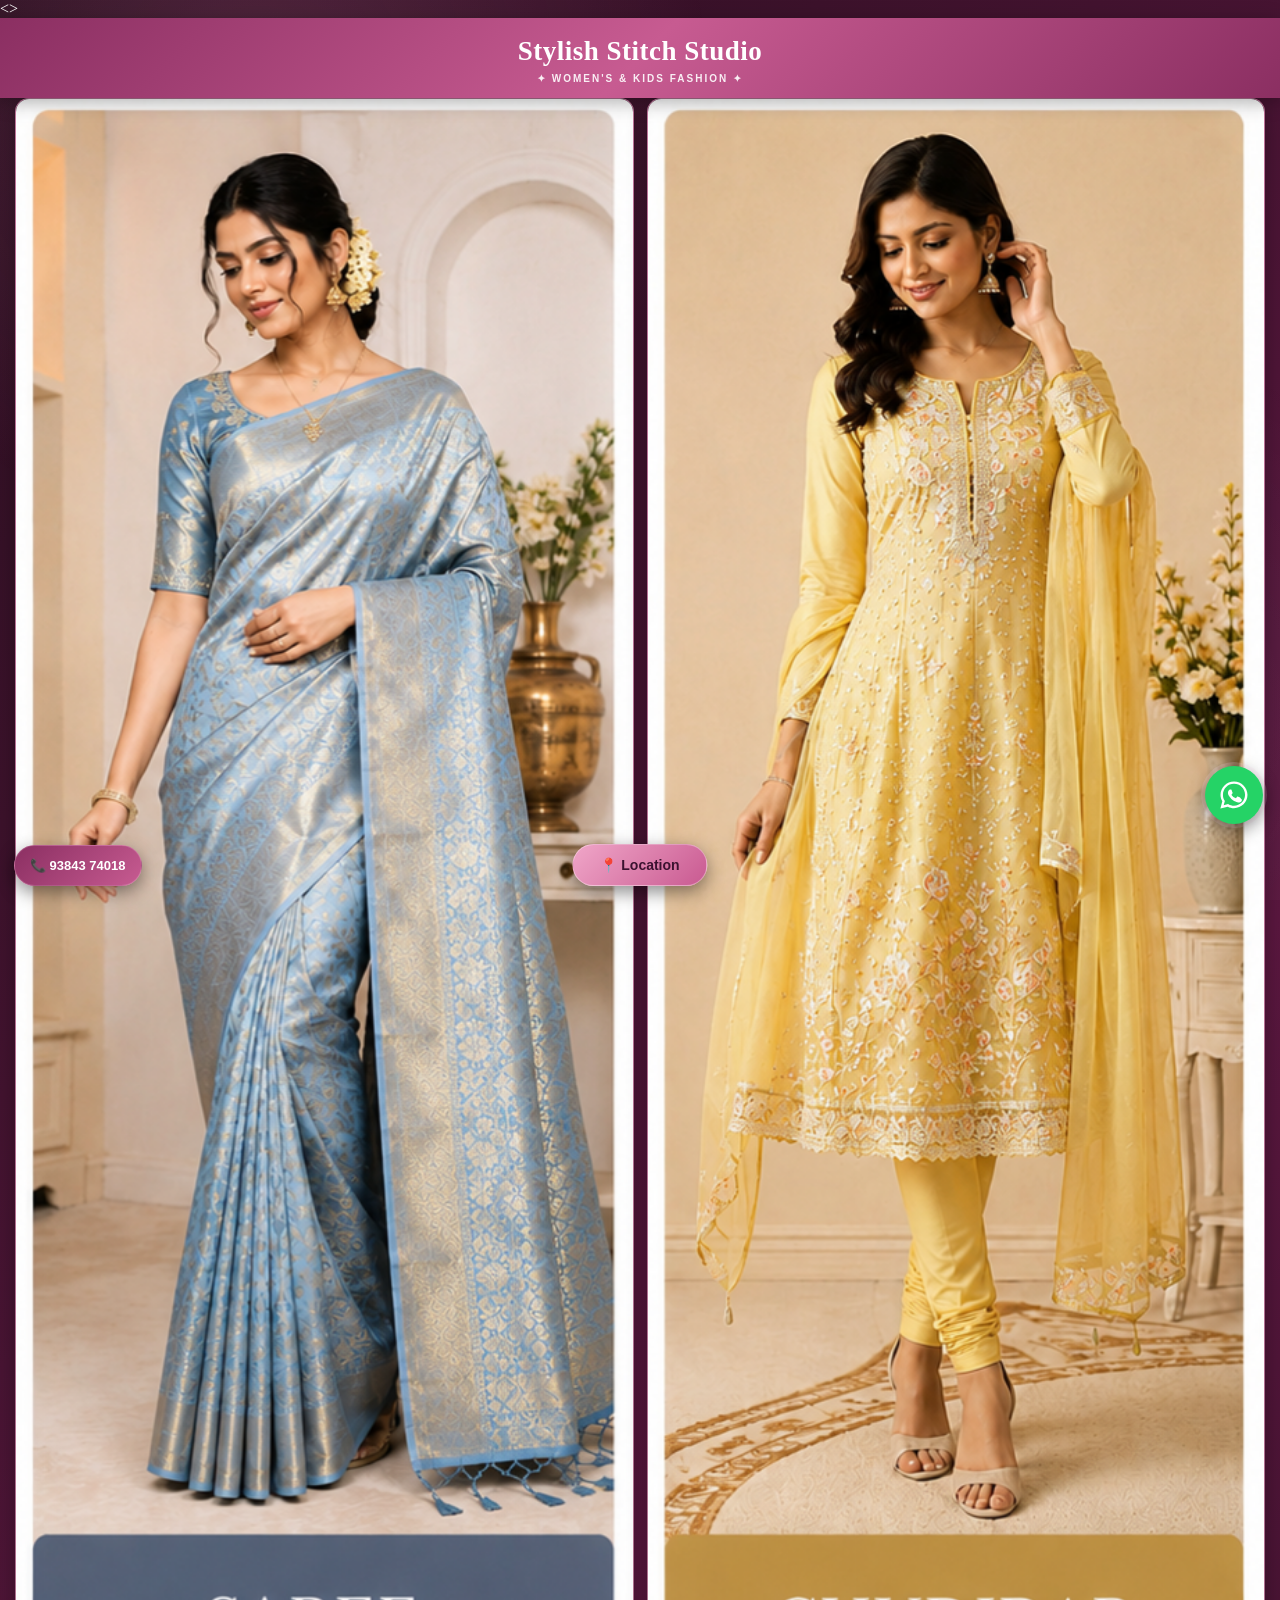
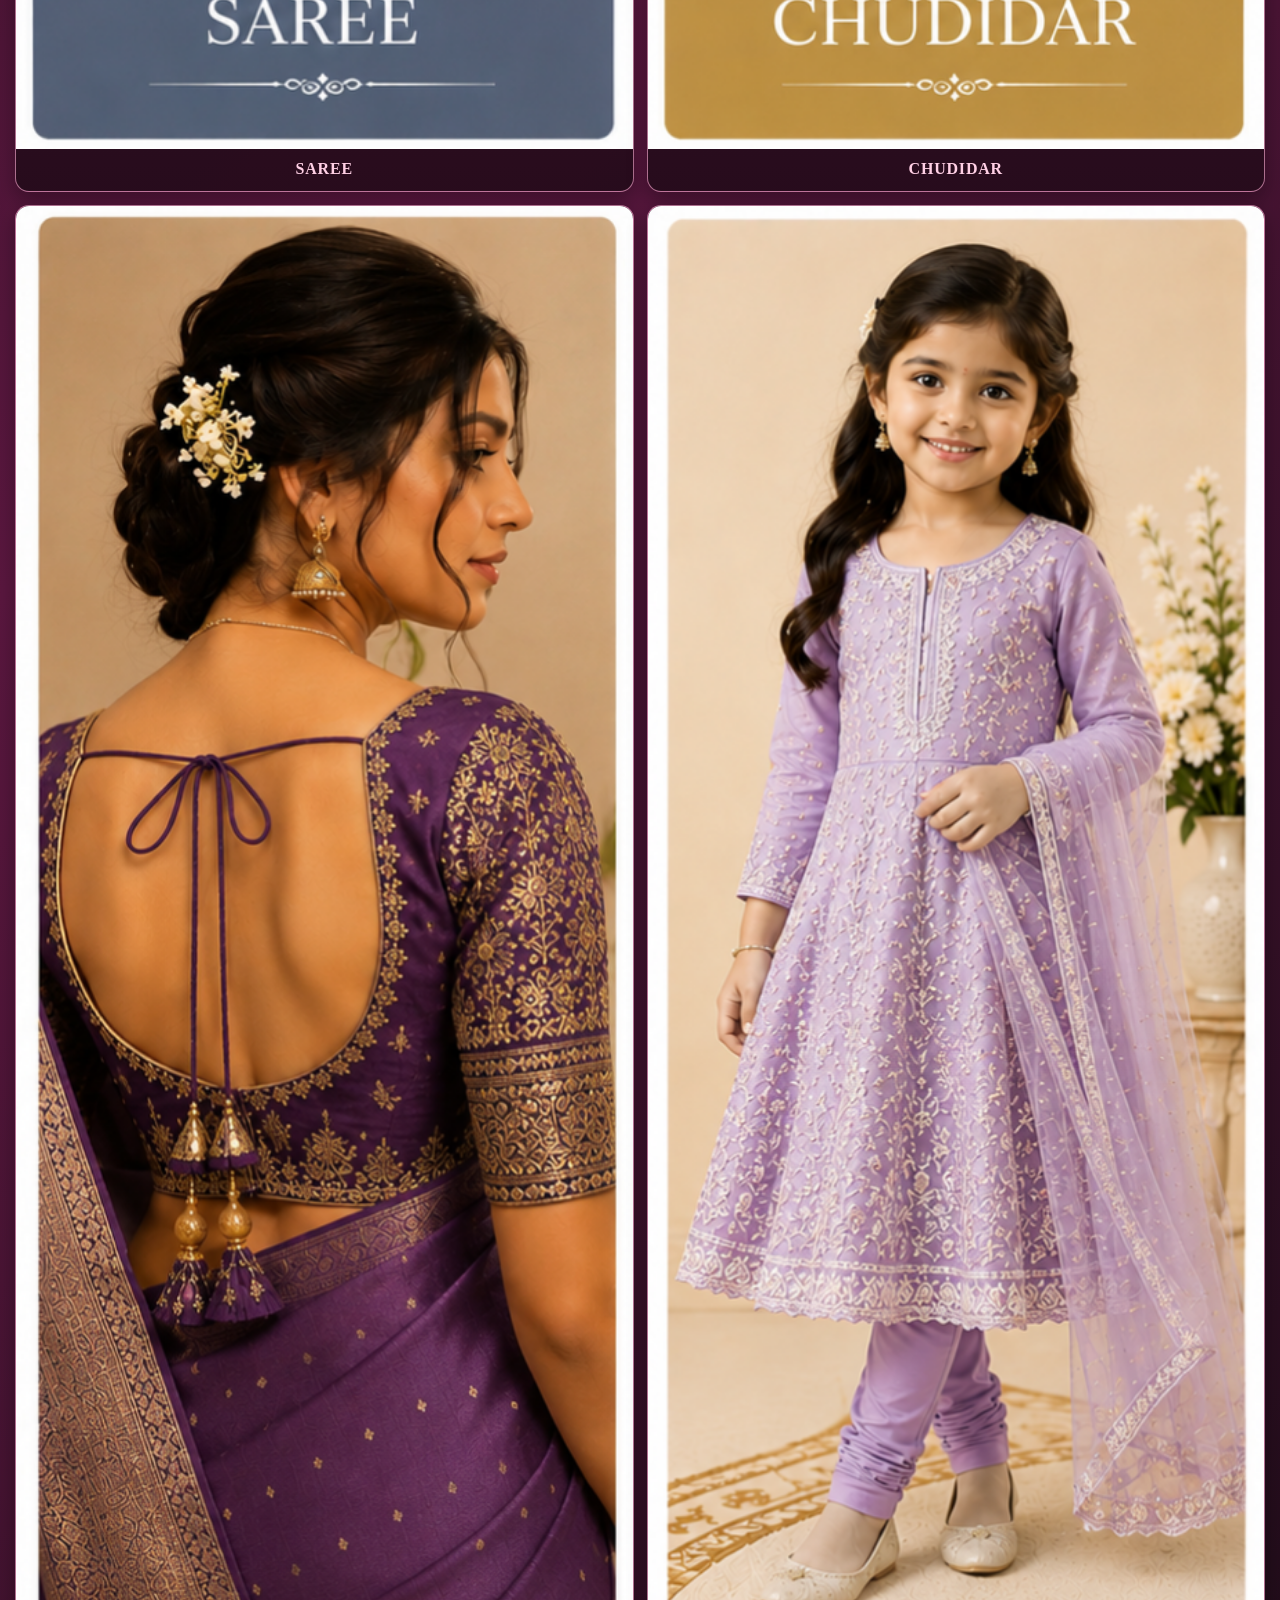
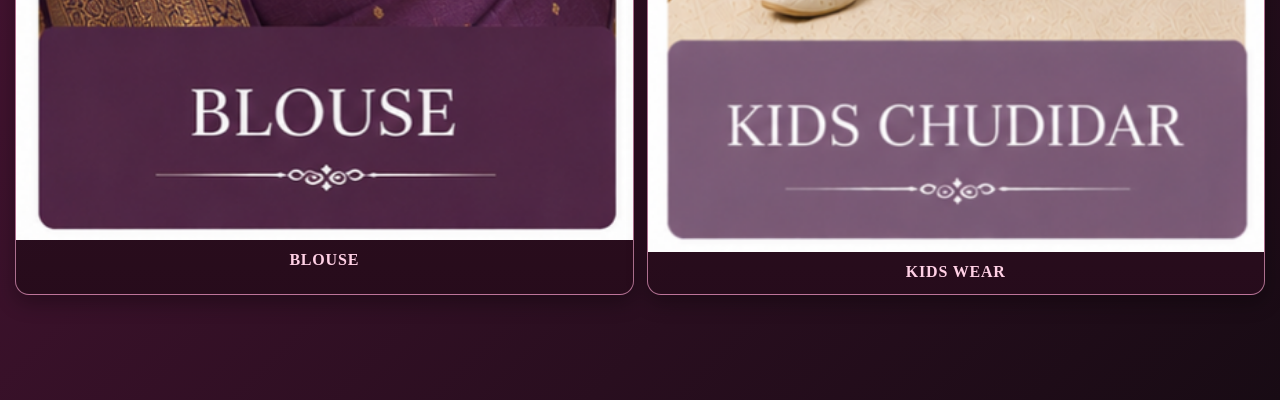
==== commit c6f8e3f4: "Add files via upload" ====
--- a/index.html
+++ b/index.html
@@ -4,154 +4,46 @@
 <meta charset="UTF-8">
 <meta name="viewport" content="width=device-width, initial-scale=1.0">
 <title>Stylish Stitch Studio</title>
-
-<style>
-
-*{
-margin:0;
-padding:0;
-box-sizing:border-box;
-font-family:Arial,sans-serif;
+<Style>
+*{margin:0;padding:0;box-sizing:border-box;font-family:Georgia,"Times New Roman",serif;}
+html{scroll-behavior:smooth;}
+body{
+  background:linear-gradient(135deg,#2a0f1f 0%,#5a173f 45%,#180b14 100%);
+  color:#fff;
+  min-height:100vh;
 }
-
-body{
-background:#f5f5f5;
+body:before{content:"";position:fixed;inset:0;background:radial-gradient(circle at 20% 10%,rgba(236,142,188,.18),transparent 35%),radial-gradient(circle at 85% 80%,rgba(255,255,255,.06),transparent 30%);pointer-events:none;z-index:-1;}
+header{
+  background:linear-gradient(135deg,#8b2f62,#c75b91,#8b2f62);
+  color:#fff;text-align:center;padding:18px 12px 14px;font-size:27px;font-weight:bold;
+  letter-spacing:.5px;box-shadow:0 4px 18px rgba(0,0,0,.32);position:sticky;top:0;z-index:1000;
 }
-
-header{
-background:#8B4513;
-color:white;
-text-align:center;
-padding:15px;
-font-size:28px;
-font-weight:bold;
-}
-
-.page{
-display:none;
-padding:15px;
-}
-
-#home{
-display:block;
-}
-
-.grid{
-display:grid;
-grid-template-columns:repeat(2,1fr);
-gap:15px;
-}
-
-.card{
-background:white;
-border-radius:10px;
-overflow:hidden;
-box-shadow:0 4px 10px rgba(0,0,0,.2);
-cursor:pointer;
-transition:.3s;
-}
-
-.card:hover{
-transform:scale(1.03);
-}
-
-.card img{
-width:100%;
-height:auto;
-max-height:none;
-object-fit:contain;
-display:block;
-}
-
-.card h3{
-text-align:center;
-padding:10px;
-font-size:18px;
-}
-
-button{
-width:90%;
-margin:10px auto 15px;
-display:block;
-padding:10px;
-background:#8B4513;
-color:white;
-border:none;
-border-radius:30px;
-font-size:16px;
-cursor:pointer;
-}
-
-.back{
-margin-bottom:15px;
-}
-
-/* Floating WhatsApp + Location controls */
-.whatsapp-float{
-position:fixed;
-right:18px;
-bottom:78px;
-width:56px;
-height:56px;
-border-radius:50%;
-background:#25D366;
-color:white;
-display:flex;
-align-items:center;
-justify-content:center;
-text-decoration:none;
-font-size:0;
-box-shadow:0 4px 12px rgba(0,0,0,.28);
-z-index:9999;
-}
-.whatsapp-float svg{width:32px;height:32px;fill:#fff;}
+header:after{content:"✦  WOMEN'S & KIDS FASHION  ✦";display:block;font-family:Arial,sans-serif;font-size:10px;letter-spacing:2px;margin-top:6px;opacity:.9;}
+.hero{margin:16px 15px 18px;padding:22px 16px;text-align:center;border:1px solid rgba(241,167,204,.55);border-radius:18px;background:linear-gradient(135deg,rgba(255,255,255,.09),rgba(0,0,0,.22));box-shadow:0 10px 28px rgba(0,0,0,.25);}
+.hero h1{font-size:25px;margin-bottom:7px;color:#ffd0e5;}
+.hero p{font-family:Arial,sans-serif;font-size:13px;line-height:1.5;color:#fff1f7;}
+.offer{display:inline-block;margin-top:12px;background:#f0a6c8;color:#4a1635;padding:7px 15px;border-radius:30px;font:700 11px Arial,sans-serif;letter-spacing:1px;}
+.page{display:none;padding:0 15px 105px;}
+#home{display:block;}
+.grid{display:grid;grid-template-columns:repeat(2,minmax(0,1fr));gap:13px;}
+.card{background:linear-gradient(180deg,rgba(89,25,61,.96),rgba(39,12,28,.98));border:1px solid rgba(244,166,204,.65);border-radius:14px;overflow:hidden;cursor:pointer;box-shadow:0 8px 20px rgba(0,0,0,.3);transition:transform .25s,box-shadow .25s;color:#ffe0ed;}
+.card:hover{transform:translateY(-4px);box-shadow:0 13px 28px rgba(0,0,0,.4);}
+.card img{width:100%;height:auto;display:block;object-fit:contain;background:#2a0f1f;}
+.card h3{text-align:center;padding:11px 7px 13px;font-size:16px;letter-spacing:.8px;color:#ffd0e5;text-transform:uppercase;}
+button{width:90%;margin:10px auto 15px;display:block;padding:11px;background:linear-gradient(135deg,#8b2f62,#c75b91);color:#fff;border:0;border-radius:30px;font-size:15px;font-weight:bold;cursor:pointer;box-shadow:0 4px 10px rgba(0,0,0,.2);}
+.back{margin:0 0 14px;width:auto;padding:9px 18px;display:inline-block;}
+h2{color:#ffc6df;font-size:23px;margin-bottom:14px!important;text-shadow:0 2px 6px rgba(0,0,0,.32);}
+.section-title{text-align:center;margin:4px 0 15px;font-family:Arial,sans-serif;font-size:11px;letter-spacing:2px;color:#e8aac8;}
+.whatsapp-float{position:fixed;right:17px;bottom:76px;width:58px;height:58px;border-radius:50%;background:#25D366;color:#fff;display:flex;align-items:center;justify-content:center;text-decoration:none;box-shadow:0 6px 18px rgba(0,0,0,.45),0 0 0 4px rgba(255,220,238,.2);z-index:9999;}
+.whatsapp-float svg{width:34px;height:34px;fill:#fff;}
 .whatsapp-float:active{transform:scale(.94);}
-.location-bottom{
-position:fixed;
-left:50%;
-bottom:15px;
-transform:translateX(-50%);
-background:#8B4513;
-color:white;
-text-decoration:none;
-padding:11px 24px;
-border-radius:28px;
-font-size:15px;
-font-weight:bold;
-box-shadow:0 4px 12px rgba(0,0,0,.25);
-z-index:9998;
-white-space:nowrap;
-}
-.location-bottom:active{transform:translateX(-50%) scale(.96);}
-
-.phone-bottom{
-position:fixed;
-left:16px;
-bottom:15px;
-background:#8B4513;
-color:white;
-text-decoration:none;
-padding:11px 16px;
-border-radius:28px;
-font-size:14px;
-font-weight:bold;
-box-shadow:0 4px 12px rgba(0,0,0,.25);
-z-index:9998;
-white-space:nowrap;
-}
-.phone-bottom:active{transform:scale(.96);}
-@media(max-width:480px){
-.phone-bottom{left:10px;bottom:12px;font-size:13px;padding:10px 13px;}
-.location-bottom{bottom:12px;}
-}
-
-@media(max-width:480px){
-.grid{gap:10px;}
-.card h3{font-size:15px;padding:8px;}
-.whatsapp-float{right:14px;bottom:72px;width:52px;height:52px;font-size:0;}
-.location-bottom{bottom:12px;font-size:14px;padding:10px 22px;}
-}
+.location-bottom{position:fixed;left:50%;bottom:14px;transform:translateX(-50%);background:linear-gradient(135deg,#f0a6c8,#c95a91);color:#3b1230;text-decoration:none;padding:12px 27px;border-radius:30px;font:700 14px Arial,sans-serif;box-shadow:0 6px 18px rgba(0,0,0,.45);z-index:9998;white-space:nowrap;border:1px solid rgba(255,255,255,.35);}
+.phone-bottom{position:fixed;left:14px;bottom:14px;background:linear-gradient(135deg,#8b2f62,#c75b91);color:#fff;text-decoration:none;padding:12px 15px;border-radius:30px;font:700 13px Arial,sans-serif;box-shadow:0 6px 18px rgba(0,0,0,.45);z-index:9998;white-space:nowrap;border:1px solid rgba(255,220,238,.2);}
+@media(max-width:480px){header{font-size:23px;padding:15px 10px 12px}.hero{margin:13px 10px 16px;padding:18px 12px}.hero h1{font-size:22px}.page{padding:0 10px 105px}.grid{gap:9px}.card{border-radius:11px}.card h3{font-size:14px;padding:8px 5px 10px}.whatsapp-float{right:12px;bottom:73px;width:54px;height:54px}.whatsapp-float svg{width:31px;height:31px}.location-bottom{bottom:12px;font-size:13px;padding:11px 21px}.phone-bottom{left:9px;bottom:12px;font-size:12px;padding:11px 12px}}
 </style>
+<>
+
+
 
 </head>
 
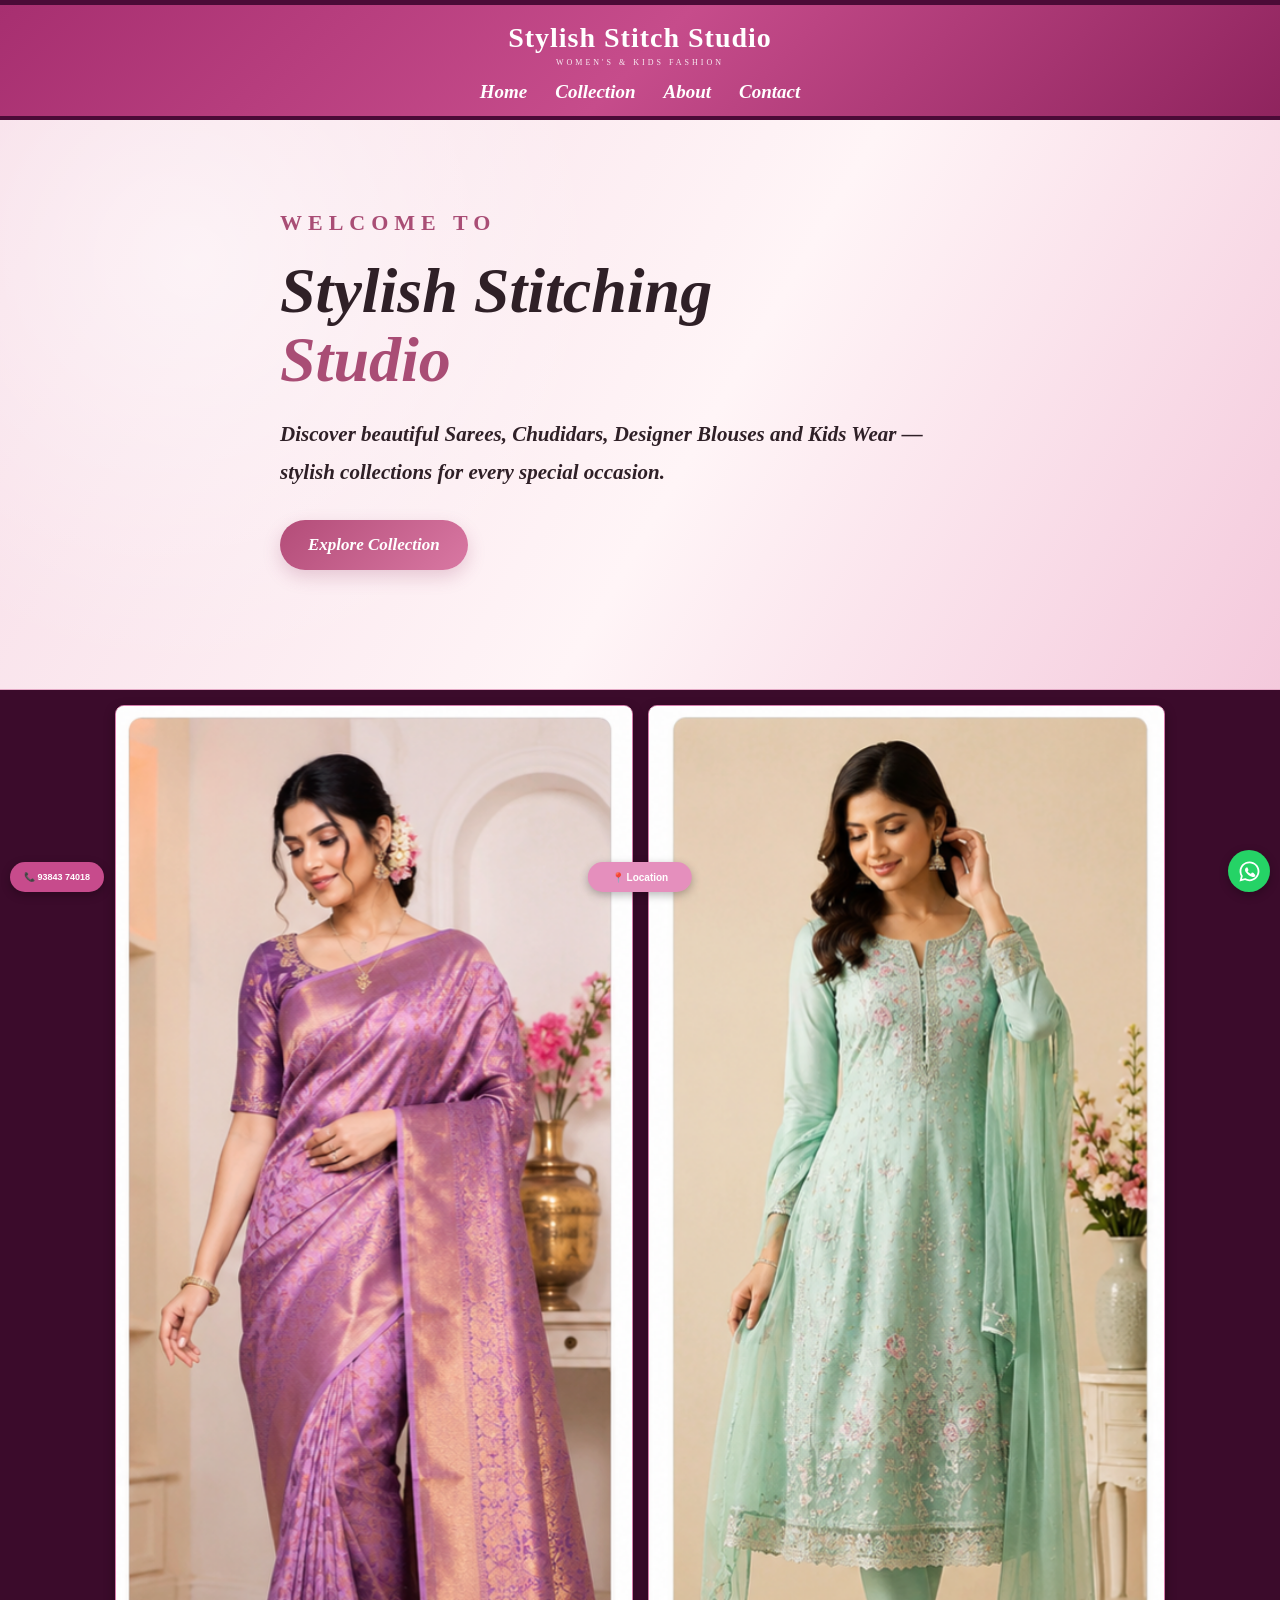
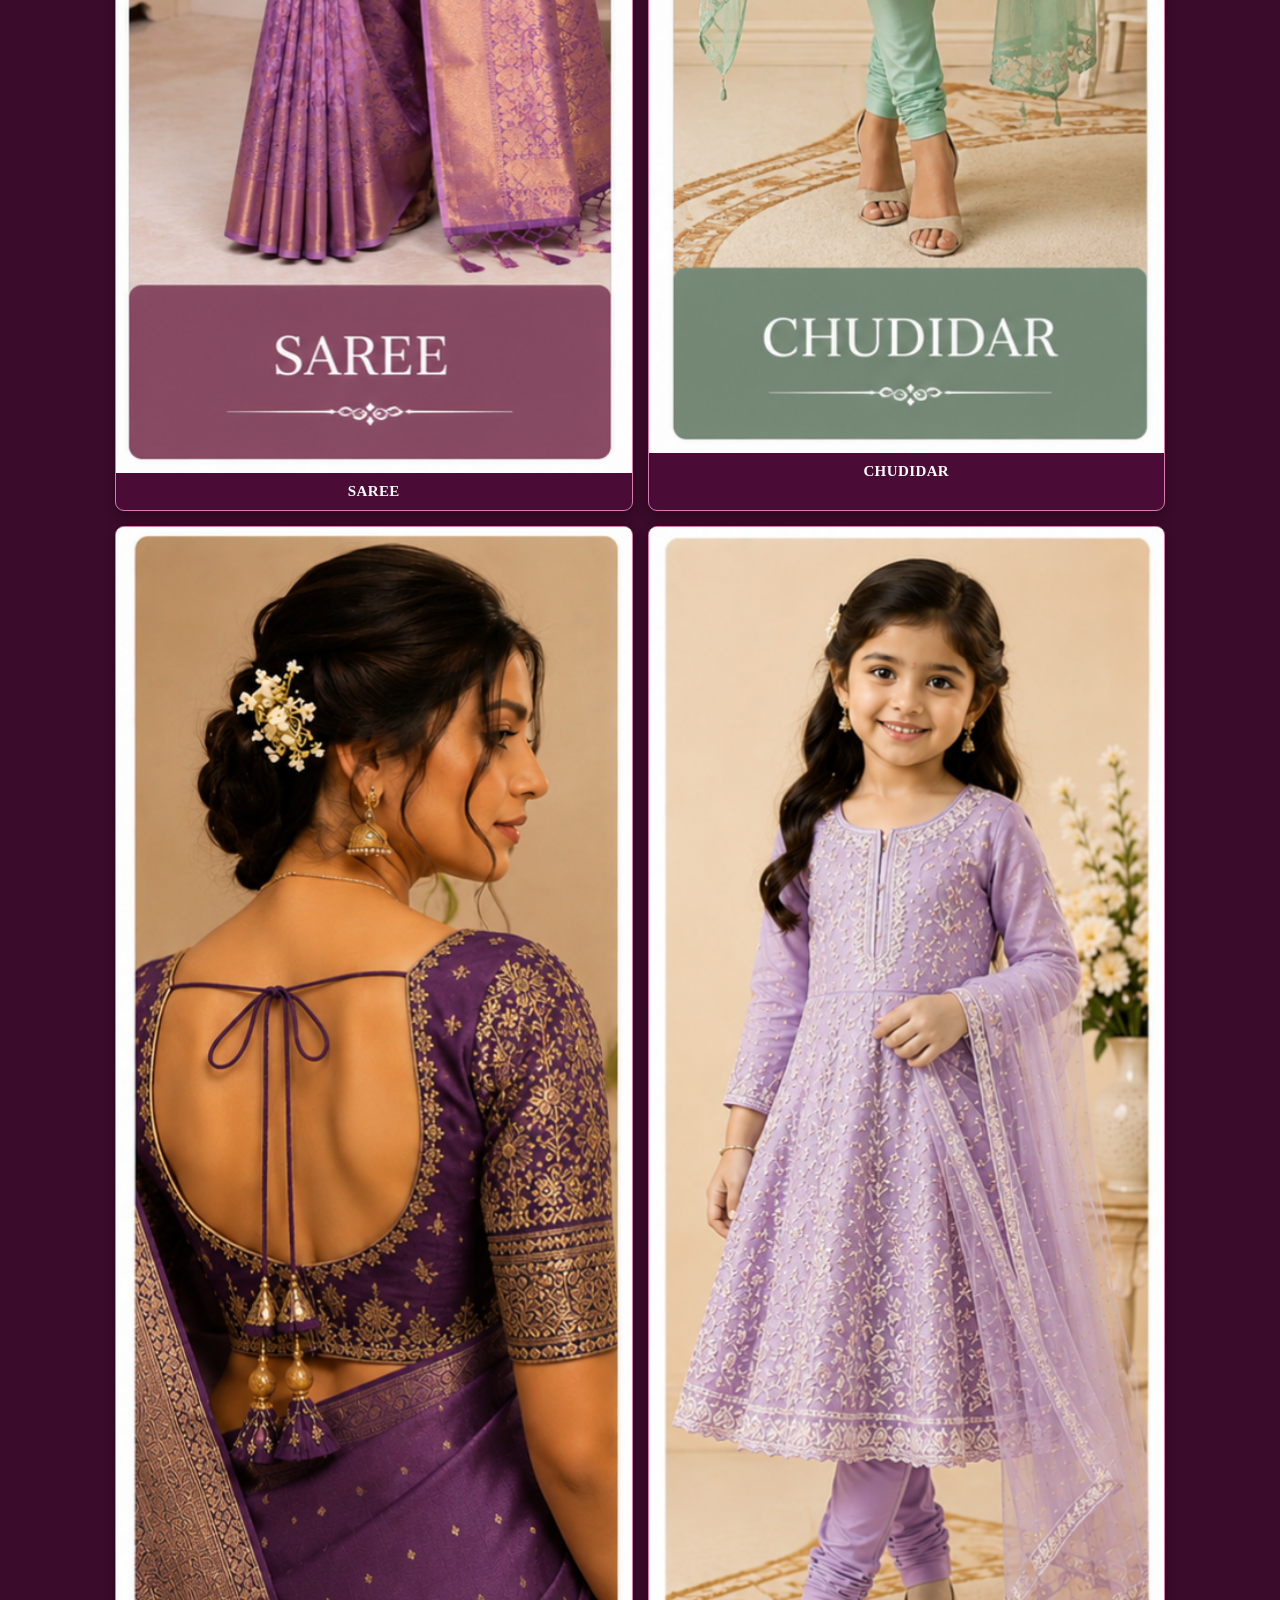
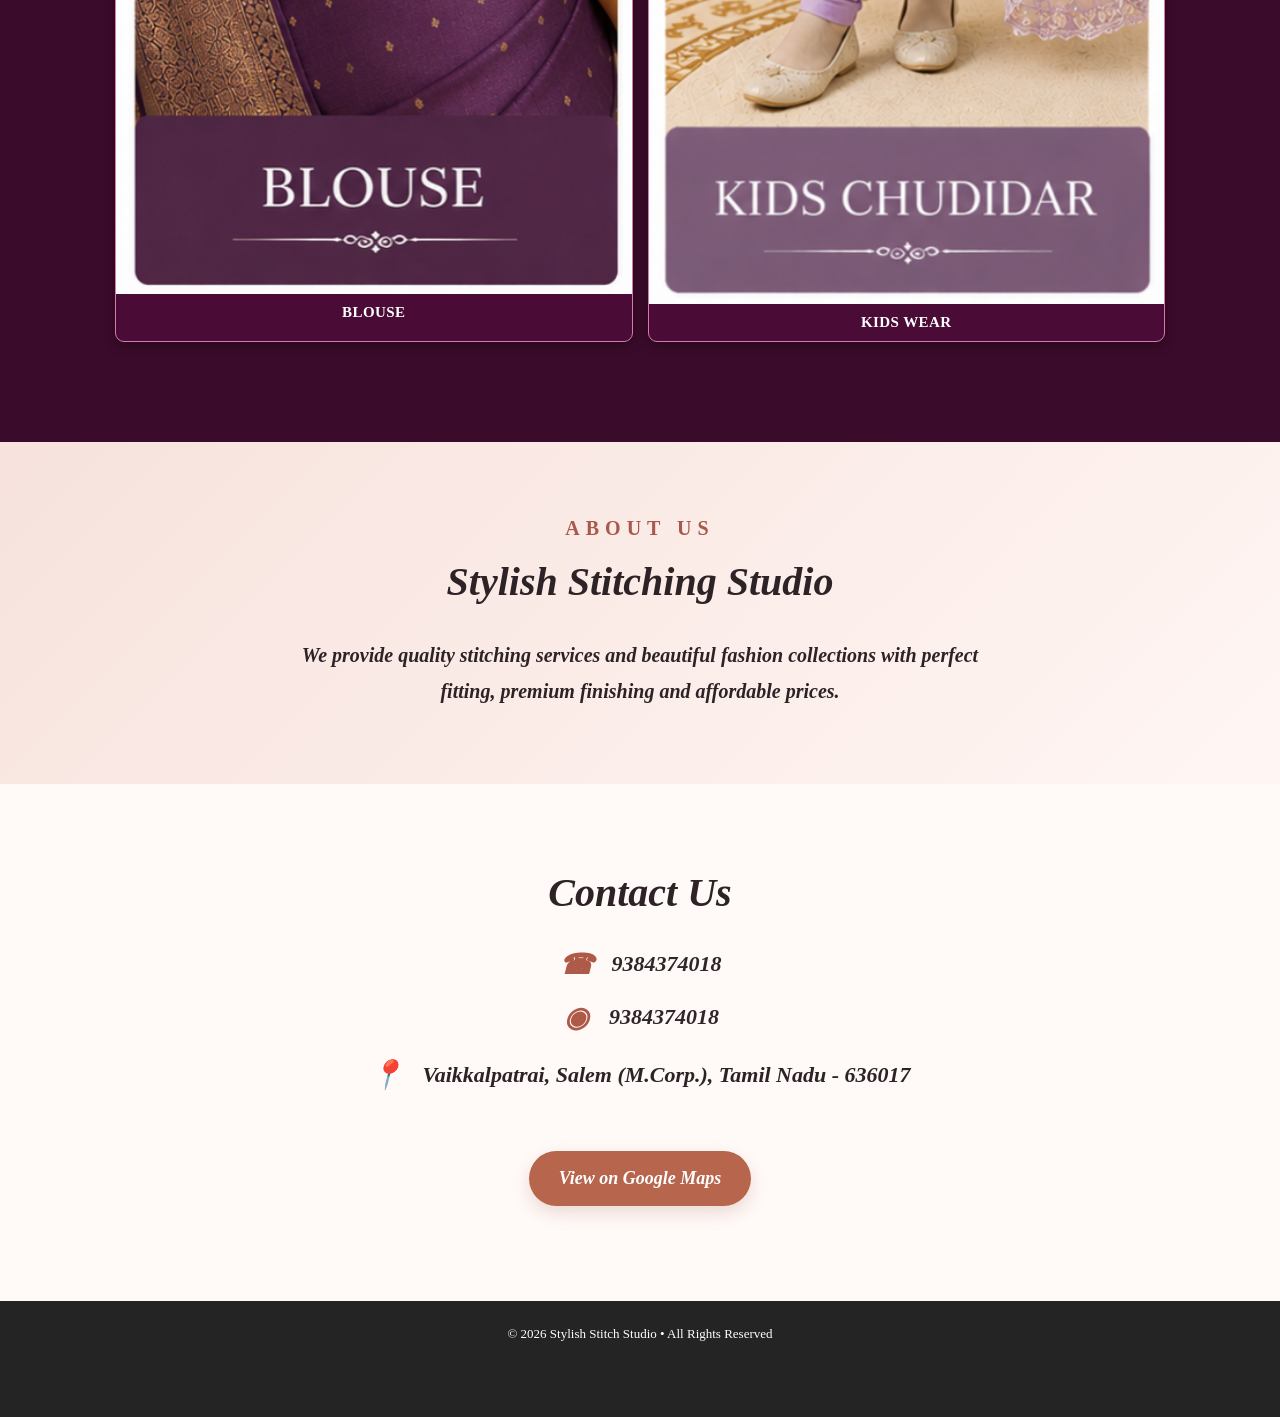
==== commit 90beeaa5: "Add files via upload" ====
--- a/index.html
+++ b/index.html
@@ -4,225 +4,664 @@
 <meta charset="UTF-8">
 <meta name="viewport" content="width=device-width, initial-scale=1.0">
 <title>Stylish Stitch Studio</title>
-<Style>
-*{margin:0;padding:0;box-sizing:border-box;font-family:Georgia,"Times New Roman",serif;}
-html{scroll-behavior:smooth;}
+
+<style>
+*{
+    margin:0;
+    padding:0;
+    box-sizing:border-box;
+}
+
+html{
+    scroll-behavior:smooth;
+}
+
 body{
-  background:linear-gradient(135deg,#2a0f1f 0%,#5a173f 45%,#180b14 100%);
-  color:#fff;
-  min-height:100vh;
-}
-body:before{content:"";position:fixed;inset:0;background:radial-gradient(circle at 20% 10%,rgba(236,142,188,.18),transparent 35%),radial-gradient(circle at 85% 80%,rgba(255,255,255,.06),transparent 30%);pointer-events:none;z-index:-1;}
-header{
-  background:linear-gradient(135deg,#8b2f62,#c75b91,#8b2f62);
-  color:#fff;text-align:center;padding:18px 12px 14px;font-size:27px;font-weight:bold;
-  letter-spacing:.5px;box-shadow:0 4px 18px rgba(0,0,0,.32);position:sticky;top:0;z-index:1000;
-}
-header:after{content:"✦  WOMEN'S & KIDS FASHION  ✦";display:block;font-family:Arial,sans-serif;font-size:10px;letter-spacing:2px;margin-top:6px;opacity:.9;}
-.hero{margin:16px 15px 18px;padding:22px 16px;text-align:center;border:1px solid rgba(241,167,204,.55);border-radius:18px;background:linear-gradient(135deg,rgba(255,255,255,.09),rgba(0,0,0,.22));box-shadow:0 10px 28px rgba(0,0,0,.25);}
-.hero h1{font-size:25px;margin-bottom:7px;color:#ffd0e5;}
-.hero p{font-family:Arial,sans-serif;font-size:13px;line-height:1.5;color:#fff1f7;}
-.offer{display:inline-block;margin-top:12px;background:#f0a6c8;color:#4a1635;padding:7px 15px;border-radius:30px;font:700 11px Arial,sans-serif;letter-spacing:1px;}
-.page{display:none;padding:0 15px 105px;}
-#home{display:block;}
-.grid{display:grid;grid-template-columns:repeat(2,minmax(0,1fr));gap:13px;}
-.card{background:linear-gradient(180deg,rgba(89,25,61,.96),rgba(39,12,28,.98));border:1px solid rgba(244,166,204,.65);border-radius:14px;overflow:hidden;cursor:pointer;box-shadow:0 8px 20px rgba(0,0,0,.3);transition:transform .25s,box-shadow .25s;color:#ffe0ed;}
-.card:hover{transform:translateY(-4px);box-shadow:0 13px 28px rgba(0,0,0,.4);}
-.card img{width:100%;height:auto;display:block;object-fit:contain;background:#2a0f1f;}
-.card h3{text-align:center;padding:11px 7px 13px;font-size:16px;letter-spacing:.8px;color:#ffd0e5;text-transform:uppercase;}
-button{width:90%;margin:10px auto 15px;display:block;padding:11px;background:linear-gradient(135deg,#8b2f62,#c75b91);color:#fff;border:0;border-radius:30px;font-size:15px;font-weight:bold;cursor:pointer;box-shadow:0 4px 10px rgba(0,0,0,.2);}
-.back{margin:0 0 14px;width:auto;padding:9px 18px;display:inline-block;}
-h2{color:#ffc6df;font-size:23px;margin-bottom:14px!important;text-shadow:0 2px 6px rgba(0,0,0,.32);}
-.section-title{text-align:center;margin:4px 0 15px;font-family:Arial,sans-serif;font-size:11px;letter-spacing:2px;color:#e8aac8;}
-.whatsapp-float{position:fixed;right:17px;bottom:76px;width:58px;height:58px;border-radius:50%;background:#25D366;color:#fff;display:flex;align-items:center;justify-content:center;text-decoration:none;box-shadow:0 6px 18px rgba(0,0,0,.45),0 0 0 4px rgba(255,220,238,.2);z-index:9999;}
-.whatsapp-float svg{width:34px;height:34px;fill:#fff;}
-.whatsapp-float:active{transform:scale(.94);}
-.location-bottom{position:fixed;left:50%;bottom:14px;transform:translateX(-50%);background:linear-gradient(135deg,#f0a6c8,#c95a91);color:#3b1230;text-decoration:none;padding:12px 27px;border-radius:30px;font:700 14px Arial,sans-serif;box-shadow:0 6px 18px rgba(0,0,0,.45);z-index:9998;white-space:nowrap;border:1px solid rgba(255,255,255,.35);}
-.phone-bottom{position:fixed;left:14px;bottom:14px;background:linear-gradient(135deg,#8b2f62,#c75b91);color:#fff;text-decoration:none;padding:12px 15px;border-radius:30px;font:700 13px Arial,sans-serif;box-shadow:0 6px 18px rgba(0,0,0,.45);z-index:9998;white-space:nowrap;border:1px solid rgba(255,220,238,.2);}
-@media(max-width:480px){header{font-size:23px;padding:15px 10px 12px}.hero{margin:13px 10px 16px;padding:18px 12px}.hero h1{font-size:22px}.page{padding:0 10px 105px}.grid{gap:9px}.card{border-radius:11px}.card h3{font-size:14px;padding:8px 5px 10px}.whatsapp-float{right:12px;bottom:73px;width:54px;height:54px}.whatsapp-float svg{width:31px;height:31px}.location-bottom{bottom:12px;font-size:13px;padding:11px 21px}.phone-bottom{left:9px;bottom:12px;font-size:12px;padding:11px 12px}}
+    min-height:100vh;
+    background:#3b0b2b;
+    color:#fff;
+    font-family:Georgia,"Times New Roman",serif;
+}
+
+/* HEADER */
+.header{
+    background:linear-gradient(135deg,#a72f70,#c64c8b,#8f245e);
+    text-align:center;
+    padding:17px 8px 13px;
+    border-top:5px solid #4b0b37;
+    border-bottom:4px solid #4b0b37;
+    box-shadow:0 5px 15px rgba(0,0,0,.25);
+}
+
+.logo{
+    font-size:20px;
+    font-weight:700;
+    letter-spacing:1px;
+}
+
+.tagline{
+    font-size:6px;
+    letter-spacing:3px;
+    margin-top:4px;
+    opacity:.9;
+}
+
+
+/* PREMIUM HERO SECTION */
+.hero{
+    min-height:470px;
+    padding:72px 28px 65px;
+    display:flex;
+    align-items:center;
+    background:
+        radial-gradient(circle at 15% 25%,rgba(255,255,255,.55),transparent 35%),
+        linear-gradient(120deg,#f7dce7 0%,#fff5f7 55%,#f4c9dc 100%);
+    color:#2f2027;
+    border-bottom:1px solid #e3a9c5;
+}
+
+.hero-content{
+    width:100%;
+    max-width:720px;
+    margin:auto;
+}
+
+.hero-welcome{
+    color:#a94d75;
+    font-size:18px;
+    font-weight:bold;
+    letter-spacing:6px;
+    margin-bottom:20px;
+}
+
+.hero h1{
+    font-size:48px;
+    line-height:1.08;
+    font-style:italic;
+    margin-bottom:22px;
+}
+
+.hero h1 span{
+    color:#a94d75;
+}
+
+.hero-text{
+    max-width:650px;
+    font-size:18px;
+    line-height:1.8;
+    font-style:italic;
+    font-weight:bold;
+    margin-bottom:28px;
+}
+
+.hero-btn{
+    display:inline-block;
+    padding:15px 28px;
+    border-radius:30px;
+    background:linear-gradient(135deg,#b34c78,#d978a3);
+    color:#fff;
+    text-decoration:none;
+    font-size:17px;
+    font-weight:bold;
+    font-style:italic;
+    box-shadow:0 7px 18px rgba(150,55,100,.22);
+}
+
+.hero-btn:active{
+    transform:scale(.98);
+}
+
+@media(min-width:700px){
+    .hero{
+        min-height:570px;
+        padding:90px 8%;
+    }
+    .hero h1{font-size:64px}
+    .hero-welcome{font-size:22px}
+    .hero-text{font-size:21px}
+}
+
+
+.top-nav{
+    display:flex;
+    justify-content:center;
+    gap:28px;
+    margin-top:14px;
+}
+
+.top-nav a{
+    color:#fff;
+    text-decoration:none;
+    font-size:15px;
+    font-weight:bold;
+    font-style:italic;
+}
+
+.top-nav a:hover{
+    color:#ffe2ef;
+}
+
+@media(min-width:700px){
+    .top-nav a{font-size:19px}
+}
+
+/* COLLECTION GRID */
+.collection{
+    padding:8px 10px 90px;
+    background:#3b0b2b;
+}
+
+.grid{
+    display:grid;
+    grid-template-columns:repeat(2,minmax(0,1fr));
+    gap:9px;
+    max-width:900px;
+    margin:0 auto;
+}
+
+.card{
+    background:#4a0b37;
+    border:1px solid #d57bab;
+    border-radius:9px;
+    overflow:hidden;
+    box-shadow:0 4px 12px rgba(0,0,0,.32);
+    text-align:center;
+}
+
+.card a{
+    display:block;
+    color:inherit;
+    text-decoration:none;
+}
+
+.card img{
+    width:100%;
+    height:auto;
+    display:block;
+    object-fit:contain;
+    background:#f6e9df;
+}
+
+.card-title{
+    padding:8px 4px 9px;
+    color:#fff;
+    font-size:11px;
+    font-weight:bold;
+    letter-spacing:.4px;
+}
+
+
+/* ABOUT & CONTACT */
+.info-section{
+    text-align:center;
+    color:#2d2226;
+    padding:75px 24px;
+}
+
+.about-section{
+    background:linear-gradient(135deg,#f7e2dd,#fff6f3);
+}
+
+.info-small{
+    color:#a8584c;
+    font-size:20px;
+    letter-spacing:6px;
+    font-weight:bold;
+    margin-bottom:18px;
+}
+
+.info-section h2{
+    font-size:40px;
+    font-style:italic;
+    margin-bottom:32px;
+}
+
+.about-section p{
+    max-width:700px;
+    margin:auto;
+    font-size:20px;
+    line-height:1.8;
+    font-weight:bold;
+    font-style:italic;
+}
+
+.contact-section{
+    background:#fffaf8;
+    padding-top:85px;
+    padding-bottom:95px;
+}
+
+.contact-detail{
+    display:flex;
+    align-items:center;
+    justify-content:center;
+    gap:18px;
+    margin:20px auto;
+    font-size:22px;
+    font-weight:bold;
+    font-style:italic;
+}
+
+.contact-detail span{
+    color:#ad5a49;
+    font-size:28px;
+    min-width:30px;
+}
+
+.contact-detail a{
+    color:#30262a;
+    text-decoration:none;
+}
+
+.contact-detail.address{
+    max-width:650px;
+    line-height:1.5;
+}
+
+.contact-detail.address p{
+    margin:0;
+}
+
+.maps-btn{
+    display:inline-block;
+    margin-top:35px;
+    background:#b7654d;
+    color:#fff;
+    text-decoration:none;
+    padding:17px 30px;
+    border-radius:35px;
+    font-size:18px;
+    font-weight:bold;
+    font-style:italic;
+    box-shadow:0 7px 18px rgba(150,70,55,.18);
+}
+
+.footer{
+    background:#242424;
+    color:#fff;
+    text-align:center;
+    padding:25px 12px 75px;
+    font-size:13px;
+}
+
+
+/* DETAILS */
+.details{
+    display:none;
+    padding:20px 12px 100px;
+    background:#3b0b2b;
+    min-height:100vh;
+}
+
+.back{
+    display:inline-block;
+    background:#d65b9a;
+    color:#fff;
+    text-decoration:none;
+    border-radius:22px;
+    padding:9px 16px;
+    margin-bottom:16px;
+    font:bold 13px Arial,sans-serif;
+}
+
+.details h2{
+    text-align:center;
+    margin-bottom:18px;
+    font-size:24px;
+}
+
+.product-grid{
+    display:grid;
+    grid-template-columns:repeat(2,minmax(0,1fr));
+    gap:10px;
+}
+
+.product{
+    background:#fff;
+    color:#3b0b2b;
+    border-radius:10px;
+    overflow:hidden;
+    text-align:center;
+}
+
+.product img{
+    width:100%;
+    height:auto;
+    display:block;
+    object-fit:contain;
+}
+
+.product h3{
+    padding:8px 5px 2px;
+    font-size:12px;
+}
+
+.order{
+    display:inline-block;
+    margin:8px 5px 12px;
+    background:#c64788;
+    color:#fff;
+    text-decoration:none;
+    padding:9px 12px;
+    border-radius:20px;
+    font:bold 11px Arial,sans-serif;
+}
+
+/* BOTTOM ACTIONS */
+.bottom-actions{
+    position:fixed;
+    left:0;
+    right:0;
+    bottom:8px;
+    height:48px;
+    z-index:100;
+    pointer-events:none;
+}
+
+.phone,
+.location,
+.whatsapp{
+    pointer-events:auto;
+    position:absolute;
+    text-decoration:none;
+    display:flex;
+    align-items:center;
+    justify-content:center;
+    box-shadow:0 3px 10px rgba(0,0,0,.28);
+}
+
+.phone{
+    left:10px;
+    bottom:0;
+    height:30px;
+    padding:0 14px;
+    border-radius:18px;
+    background:#c74b8c;
+    color:#fff;
+    font:bold 9px Arial,sans-serif;
+}
+
+.location{
+    left:50%;
+    transform:translateX(-50%);
+    bottom:0;
+    height:30px;
+    padding:0 24px;
+    border-radius:18px;
+    background:#e58fbd;
+    color:#fff;
+    font:bold 10px Arial,sans-serif;
+}
+
+.whatsapp{
+    right:10px;
+    bottom:0;
+    width:42px;
+    height:42px;
+    border-radius:50%;
+    background:#25D366;
+}
+
+.whatsapp svg{
+    width:25px;
+    height:25px;
+    fill:#fff;
+}
+
+/* DESKTOP */
+@media(min-width:700px){
+    .logo{font-size:28px}
+    .tagline{font-size:8px}
+    .collection{padding:15px 20px 100px}
+    .grid{gap:15px;max-width:1050px}
+    .card-title{font-size:15px;padding:10px}
+}
 </style>
-<>
-
-
-
 </head>
 
 <body>
 
-<header>
-Stylish Stitch Studio
+<header class="header">
+    <div class="logo">Stylish Stitch Studio</div>
+    <div class="tagline">WOMEN'S &amp; KIDS FASHION</div>
+    <nav class="top-nav">
+        <a href="#hero">Home</a>
+        <a href="#home">Collection</a>
+        <a href="#about">About</a>
+        <a href="#contact">Contact</a>
+    </nav>
 </header>
 
-<a class="whatsapp-float" href="https://wa.me/919384374018" target="_blank" aria-label="WhatsApp">
-<svg viewBox="0 0 32 32" aria-hidden="true"><path d="M16 3.2C9 3.2 3.3 8.8 3.3 15.8c0 2.2.6 4.3 1.7 6.1L3.2 28.8l7-1.8c1.7.9 3.7 1.4 5.8 1.4 7 0 12.7-5.7 12.7-12.6S23 3.2 16 3.2zm0 22.9c-1.9 0-3.7-.5-5.2-1.4l-.4-.2-4.1 1.1 1.1-4-.3-.4c-1-1.6-1.5-3.4-1.5-5.3C5.6 10 10.3 5.5 16 5.5s10.4 4.6 10.4 10.3S21.7 26.1 16 26.1zm5.7-7.7c-.3-.2-1.8-.9-2.1-1s-.5-.2-.7.2c-.2.3-.8 1-.9 1.2-.2.2-.3.2-.6.1-1.5-.7-2.6-1.3-3.7-2.9-.3-.5.3-.5.9-1.7.1-.2.1-.4 0-.6-.1-.2-.7-1.7-.9-2.3-.2-.6-.5-.5-.7-.5h-.6c-.2 0-.6.1-.9.4-.3.3-1.2 1.1-1.2 2.7s1.2 3.1 1.4 3.3c.2.2 2.3 3.5 5.6 4.9 2.1.9 2.9 1 3.9.8.6-.1 1.8-.7 2-1.4.3-.7.3-1.3.2-1.4-.1-.1-.3-.2-.6-.4z"/></svg>
-</a>
-<a class="location-bottom" href="https://www.google.com/maps/search/?api=1&query=Yercadu Super Market, Vaikkalpatrai, Salem (M.Corp.), Tamil Nadu 636017" target="_blank">📍 Location</a>
-<a class="phone-bottom" href="tel:+919384374018">📞 93843 74018</a>
-
-<!-- HOME PAGE -->
-
-<div id="home" class="page" style="display:block;">
-
-<div class="grid">
-
-<div class="card" onclick="showPage('saree')">
-<img src="IMG_20260821_215702.png" alt="Saree">
-<h3>Saree</h3>
+
+<!-- PREMIUM HERO -->
+<section class="hero" id="hero">
+    <div class="hero-content">
+        <div class="hero-welcome">WELCOME TO</div>
+
+        <h1>
+            Stylish Stitching<br>
+            <span>Studio</span>
+        </h1>
+
+        <p class="hero-text">
+            Discover beautiful Sarees, Chudidars,
+            Designer Blouses and Kids Wear —
+            stylish collections for every special occasion.
+        </p>
+
+        <a class="hero-btn" href="#home" onclick="document.getElementById('hero').style.display='none';">Explore Collection</a>
+    </div>
+</section>
+
+<!-- MAIN CATEGORY PAGE -->
+<section id="home" class="collection">
+    <div class="grid">
+
+        <div class="card">
+            <a href="#saree">
+                <img src="IMG_20260821_114416.png" alt="Saree">
+                <div class="card-title">SAREE</div>
+            </a>
+        </div>
+
+        <div class="card">
+            <a href="#chudidar">
+                <img src="IMG_20260821_114432.png" alt="Chudidar">
+                <div class="card-title">CHUDIDAR</div>
+            </a>
+        </div>
+
+        <div class="card">
+            <a href="#blouse">
+                <img src="IMG_20260821_215738.png" alt="Blouse">
+                <div class="card-title">BLOUSE</div>
+            </a>
+        </div>
+
+        <div class="card">
+            <a href="#kids">
+                <img src="IMG_20260821_220520.png" alt="Kids Wear">
+                <div class="card-title">KIDS WEAR</div>
+            </a>
+        </div>
+
+    </div>
+</section>
+
+<!-- SAREE -->
+<section id="saree" class="details">
+    <a class="back" href="#home">← Back</a>
+    <h2>Saree Collection</h2>
+    <div class="product-grid">
+        <div class="product">
+            <img src="IMG_20260822_130747.png" alt="Saree">
+            <h3>Elegant Saree</h3>
+            <a class="order" href="https://wa.me/919384374018" target="_blank">Order on WhatsApp</a>
+        </div>
+        <div class="product">
+            <img src="file_0000000076688208a173f1a1909167c0.png" alt="Saree">
+            <h3>Premium Saree</h3>
+            <a class="order" href="https://wa.me/919384374018" target="_blank">Order on WhatsApp</a>
+        </div>
+        <div class="product">
+            <img src="file_00000000095082088ebf7a712194337b.png" alt="Saree">
+            <h3>Fancy Saree</h3>
+            <a class="order" href="https://wa.me/919384374018" target="_blank">Order on WhatsApp</a>
+        </div>
+    </div>
+</section>
+
+<!-- CHUDIDAR -->
+<section id="chudidar" class="details">
+    <a class="back" href="#home">← Back</a>
+    <h2>Chudidar Collection</h2>
+    <div class="product-grid">
+        <div class="product">
+            <img src="file_000000007b9082119f654326a0bf401d.png" alt="Chudidar">
+            <h3>Elegant Chudidar</h3>
+            <a class="order" href="https://wa.me/919384374018" target="_blank">Order on WhatsApp</a>
+        </div>
+        <div class="product">
+            <img src="file_0000000036b48208b8fa417df15f16ec.png" alt="Chudidar">
+            <h3>Designer Chudidar</h3>
+            <a class="order" href="https://wa.me/919384374018" target="_blank">Order on WhatsApp</a>
+        </div>
+        <div class="product">
+            <img src="IMG_20260822_130730.png" alt="Chudidar">
+            <h3>Premium Chudidar</h3>
+            <a class="order" href="https://wa.me/919384374018" target="_blank">Order on WhatsApp</a>
+        </div>
+    </div>
+</section>
+
+<!-- BLOUSE -->
+<section id="blouse" class="details">
+    <a class="back" href="#home">← Back</a>
+    <h2>Blouse Collection</h2>
+    <div class="product-grid">
+        <div class="product">
+            <img src="file_00000000cdb88208a9febeb72332ad7b.png" alt="Blouse">
+            <h3>Designer Blouse</h3>
+            <a class="order" href="https://wa.me/919384374018" target="_blank">Order on WhatsApp</a>
+        </div>
+        <div class="product">
+            <img src="file_000000007fd082088ed67e0b2a7428b6.png" alt="Blouse">
+            <h3>Bridal Blouse</h3>
+            <a class="order" href="https://wa.me/919384374018" target="_blank">Order on WhatsApp</a>
+        </div>
+        <div class="product">
+            <img src="IMG_20260822_130709.png" alt="Blouse">
+            <h3>Fancy Blouse</h3>
+            <a class="order" href="https://wa.me/919384374018" target="_blank">Order on WhatsApp</a>
+        </div>
+    </div>
+</section>
+
+<!-- KIDS -->
+<section id="kids" class="details">
+    <a class="back" href="#home">← Back</a>
+    <h2>Kids Wear Collection</h2>
+    <div class="product-grid">
+        <div class="product">
+            <img src="file_000000007db882088cdc84cb2eb784ef.png" alt="Kids Wear">
+            <h3>Kids Wear</h3>
+            <a class="order" href="https://wa.me/919384374018" target="_blank">Order on WhatsApp</a>
+        </div>
+        <div class="product">
+            <img src="file_0000000078008211bac3d1048d945910.png" alt="Kids Wear">
+            <h3>Kids Collection</h3>
+            <a class="order" href="https://wa.me/919384374018" target="_blank">Order on WhatsApp</a>
+        </div>
+        <div class="product">
+            <img src="file_000000004e54820889b859a5531dc3c2.png" alt="Kids Wear">
+            <h3>Party Wear</h3>
+            <a class="order" href="https://wa.me/919384374018" target="_blank">Order on WhatsApp</a>
+        </div>
+    </div>
+</section>
+
+
+<!-- ABOUT US -->
+<section id="about" class="info-section about-section">
+    <div class="info-small">ABOUT US</div>
+    <h2>Stylish Stitching Studio</h2>
+    <p>
+        We provide quality stitching services and beautiful fashion
+        collections with perfect fitting, premium finishing and
+        affordable prices.
+    </p>
+</section>
+
+<!-- CONTACT US -->
+<section id="contact" class="info-section contact-section">
+    <h2>Contact Us</h2>
+
+    <div class="contact-detail">
+        <span>☎</span>
+        <a href="tel:+919384374018">9384374018</a>
+    </div>
+
+    <div class="contact-detail">
+        <span>◉</span>
+        <a href="https://wa.me/919384374018" target="_blank">9384374018</a>
+    </div>
+
+    <div class="contact-detail address">
+        <span>📍</span>
+        <p>Vaikkalpatrai, Salem (M.Corp.), Tamil Nadu - 636017</p>
+    </div>
+
+    <a class="maps-btn"
+       href="https://www.google.com/maps/search/?api=1&query=Vaikkalpatrai%2C%20Salem%2C%20Tamil%20Nadu%20636017"
+       target="_blank">
+       View on Google Maps
+    </a>
+</section>
+
+<footer class="footer">
+    © 2026 Stylish Stitch Studio • All Rights Reserved
+</footer>
+
+<!-- FLOATING CONTACT BUTTONS -->
+<div class="bottom-actions">
+    <a class="phone" href="tel:+919384374018">📞 93843 74018</a>
+
+    <a class="location"
+       href="https://www.google.com/maps/search/?api=1&query=Vaikkalpatrai%2C%20Salem%2C%20Tamil%20Nadu%20636017"
+       target="_blank">📍 Location</a>
+
+    <a class="whatsapp"
+       href="https://wa.me/919384374018"
+       target="_blank"
+       aria-label="WhatsApp">
+
+        <svg viewBox="0 0 32 32">
+            <path d="M16 3.2C9 3.2 3.3 8.8 3.3 15.8c0 2.2.6 4.3 1.7 6.1L3.2 28.8l7-1.8c1.7.9 3.7 1.4 5.8 1.4 7 0 12.7-5.7 12.7-12.6S23 3.2 16 3.2zm0 22.9c-1.9 0-3.7-.5-5.2-1.4l-.4-.2-4.1 1.1 1.1-4-.3-.4c-1-1.6-1.5-3.4-1.5-5.3C5.6 10 10.3 5.5 16 5.5s10.4 4.6 10.4 10.3S21.7 26.1 16 26.1zm5.7-7.7c-.3-.2-1.8-.9-2.1-1s-.5-.2-.7.2c-.2.3-.8 1-.9 1.2-.2.2-.3.2-.6.1-1.5-.7-2.6-1.3-3.7-2.9-.3-.5.3-.5.9-1.7.1-.2.1-.4 0-.6-.1-.2-.7-1.7-.9-2.3-.2-.6-.5-.5-.7-.5h-.6c-.2 0-.6.1-.9.4-.3.3-1.2 1.1-1.2 2.7s1.2 3.1 1.4 3.3c.2.2 2.3 3.5 5.6 4.9 2.1.9 2.9 1 3.9.8.6-.1 1.8-.7 2-1.4.3-.7.3-1.3.2-1.4-.1-.1-.3-.2-.6-.4z"/>
+        </svg>
+    </a>
 </div>
 
-<div class="card" onclick="showPage('chudi')">
-<img src="IMG_20260821_215720.png" alt="Chudidar">
-<h3>Chudidar</h3>
-</div>
-
-<div class="card" onclick="showPage('blouse')">
-<img src="IMG_20260821_215738.png" alt="Blouse">
-<h3>Blouse</h3>
-</div>
-
-<div class="card" onclick="showPage('kids')">
-<img src="IMG_20260821_220520.png" alt="Kids Wear">
-<h3>Kids Wear</h3>
-</div>
-
-</div>
-
-</div>
-<!-- SAREE PAGE -->
-
-<div id="saree" class="page">
-
-<button class="back" onclick="showPage('home')">⬅ Back</button>
-
-<h2 style="text-align:center;margin-bottom:15px;">Saree Collection</h2>
-
-<div class="grid">
-
-<div class="card">
-<img src="IMG_20260821_114416.png" alt="">
-<h3>SAREE</h3>
-<button onclick="window.location.href='https://wa.me/919384374018'">Order Now</button>
-</div>
-
-<div class="card">
-<img src="file_00000000095082088ebf7a712194337b.png" alt="">
-<h3>SAREE</h3>
-<button onclick="window.location.href='https://wa.me/919384374018'">Order Now</button>
-</div>
-
-<div class="card">
-<img src="file_0000000076688208a173f1a1909167c0.png" alt="">
-<h3>SAREE</h3>
-<button onclick="window.location.href='https://wa.me/919384374018'">Order Now</button>
-</div>
-
-</div>
-
-</div>
-<!-- CHUDIDAR PAGE -->
-
-<div id="chudi" class="page">
-
-<button class="back" onclick="showPage('home')">⬅ Back</button>
-
-<h2 style="text-align:center;margin-bottom:15px;">Chudidar Collection</h2>
-
-<div class="grid">
-
-<div class="card">
-<img src="IMG_20260821_114432.png" alt="">
-<h3>CHUDIDAR</h3>
-<button onclick="window.location.href='https://wa.me/919384374018'">Order Now</button>
-</div>
-
-<div class="card">
-<img src="file_0000000036b48208b8fa417df15f16ec.png" alt="">
-<h3>CHUDIDAR</h3>
-<button onclick="window.location.href='https://wa.me/919384374018'">Order Now</button>
-</div>
-
-<div class="card">
-<img src="file_000000007b9082119f654326a0bf401d.png" alt="">
-<h3>CHUDIDAR</h3>
-<button onclick="window.location.href='https://wa.me/919384374018'">Order Now</button>
-</div>
-
-</div>
-
-</div>
-<!-- BLOUSE PAGE -->
-
-<div id="blouse" class="page">
-
-<button class="back" onclick="showPage('home')">⬅ Back</button>
-
-<h2 style="text-align:center;margin-bottom:15px;">Blouse Collection</h2>
-
-<div class="grid">
-
-<div class="card">
-<img src="IMG_20260821_114448.png" alt="">
-<h3>BLOUSE</h3>
-<button onclick="window.location.href='https://wa.me/919384374018'">Order Now</button>
-</div>
-
-<div class="card">
-<img src="file_00000000cdb88208a9febeb72332ad7b.png" alt="">
-<h3>BLOUSE</h3>
-<button onclick="window.location.href='https://wa.me/919384374018'">Order Now</button>
-</div>
-
-<div class="card">
-<img src="file_000000007fd082088ed67e0b2a7428b6.png" alt="">
-<h3>BLOUSE</h3>
-<button onclick="window.location.href='https://wa.me/919384374018'">Order Now</button>
-</div>
-
-</div>
-
-</div>
-<!-- KIDS WEAR PAGE -->
-
-<div id="kids" class="page">
-
-<button class="back" onclick="showPage('home')">⬅ Back</button>
-
-<h2 style="text-align:center;margin-bottom:15px;">Kids Wear Collection</h2>
-
-<div class="grid">
-
-<div class="card">
-<img src="file_000000004e54820889b859a5531dc3c2.png" alt="">
-<h3>KIDS WEAR</h3>
-<button onclick="window.location.href='https://wa.me/919384374018'">Order Now</button>
-</div>
-
-<div class="card">
-<img src="file_0000000078008211bac3d1048d945910.png" alt="">
-<h3>KIDS WEAR</h3>
-<button onclick="window.location.href='https://wa.me/919384374018'">Order Now</button>
-</div>
-
-<div class="card">
-<img src="file_000000007db882088cdc84cb2eb784ef.png" alt="">
-<h3>KIDS WEAR</h3>
-<button onclick="window.location.href='https://wa.me/919384374018'">Order Now</button>
-</div>
-
-</div>
-
-</div>
 <script>
-function showPage(pageId){
-
-const pages = document.querySelectorAll(".page");
-pages.forEach(function(page){
-page.style.display = "none";
-});
-
-document.getElementById(pageId).style.display = "block";
-}
+function showOnlyFromHash(){
+    const hash = location.hash.replace("#","");
+    const sections = document.querySelectorAll(".details");
+
+    sections.forEach(section => section.style.display = "none");
+
+    if(hash && document.getElementById(hash)){
+        document.getElementById("home").style.display = "none";
+        document.getElementById("hero").style.display = "none";
+        document.getElementById(hash).style.display = "block";
+        window.scrollTo(0,0);
+    }else{
+        document.getElementById("home").style.display = "block";
+        document.getElementById("hero").style.display = "block";
+    }
+}
+
+window.addEventListener("hashchange", showOnlyFromHash);
+showOnlyFromHash();
 </script>
 
 </body>
-</html>+</html>
